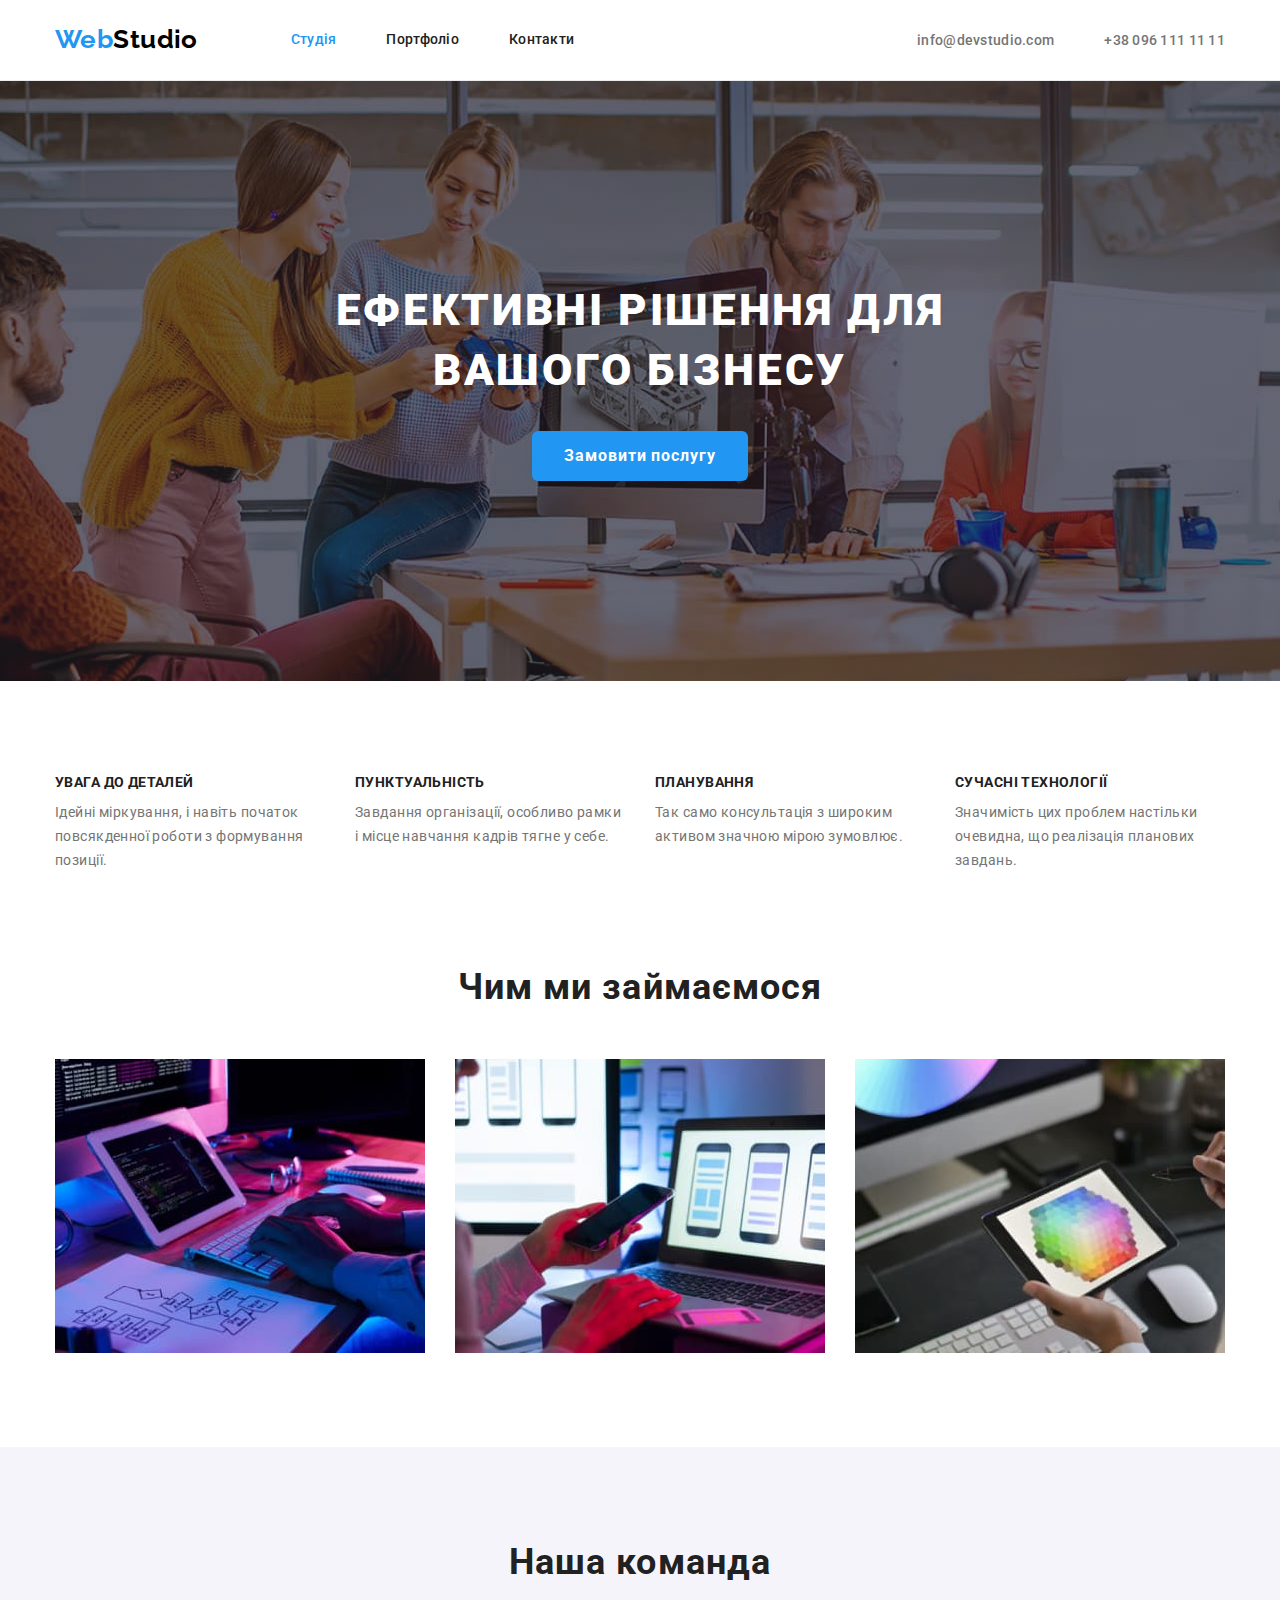
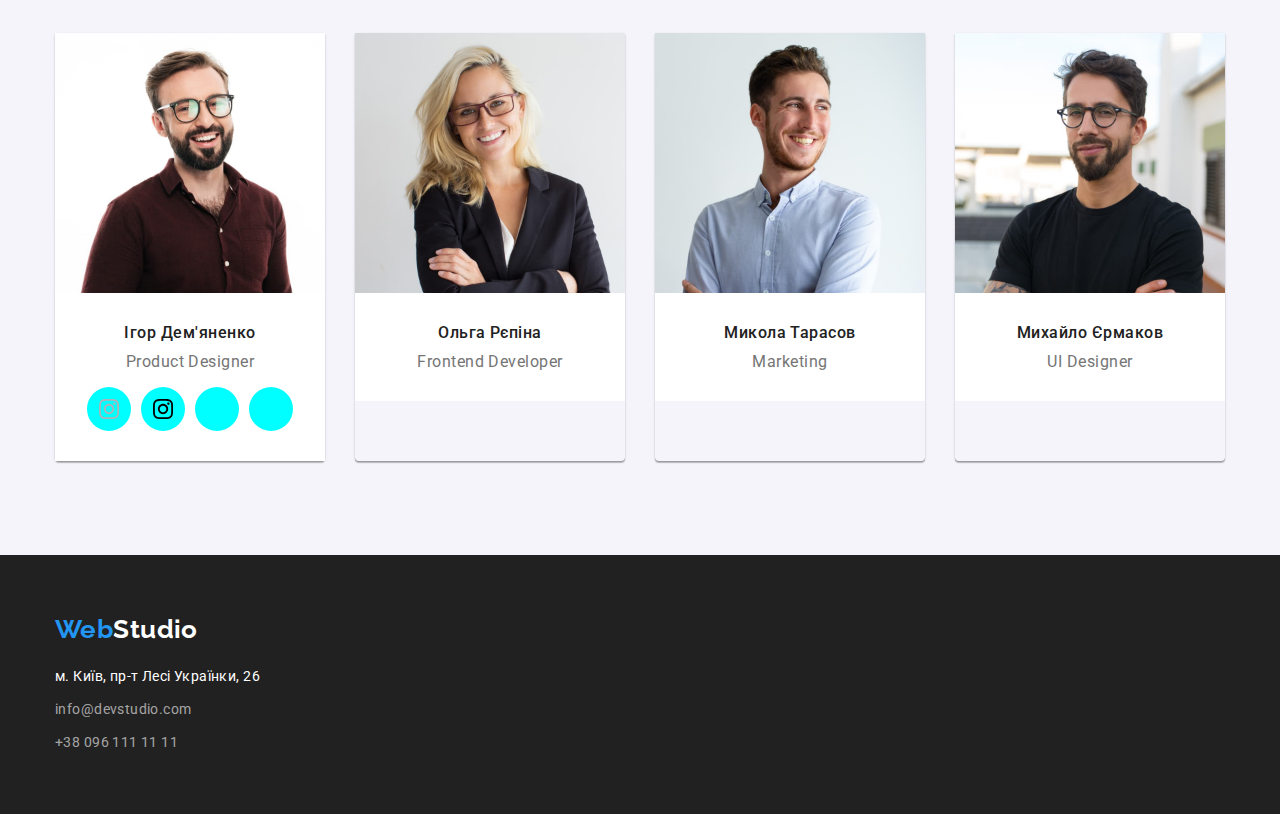
==== index.html @ 8ef197db "06.11.2022" ====
<!DOCTYPE html>
<html lang="uk">
<head>
    <meta charset="UTF-8">
    <meta http-equiv="X-UA-Compatible" content="IE=edge">
    <meta name="viewport" content="width=device-width, initial-scale=1.0">
    <title>WebStudio</title>
    <link href="https://fonts.googleapis.com/css2?family=Raleway:wght@700&family=Roboto:wght@400;500;700;900&display=swap" rel="stylesheet"/>
    <link rel="stylesheet" href="https://cdnjs.cloudflare.com/ajax/libs/modern-normalize/1.1.0/modern-normalize.min.css"/>
    <link rel="stylesheet" href="./css/styles.css"/>
</head>
<body class="page-body">
    <header class="page-header">
        <div class="container">
            <nav class="header-nav">
                <a href="./index.html" class="logo">
                    <span class="logo-first">Web</span>Studio
                </a>
        
                <ul class="site-nav list">
                    <li class="item"> <a href="./index.html" class="link current">Студія</a></li>
                    <li class="item"> <a href="./portfolio.html" class="link">Портфоліо</a></li>
                    <li class="item"> <a href="" class="link">Контакти</a></li>
                </ul>
            </nav>
       
                <ul class="auth-nav list">
                    <li class="item"> <a href="mailto:info@devstudio.com" class="link">info@devstudio.com</a></li>
                    <li class="item"> <a href="tel:+380961111111" class="link">+38 096 111 11 11</a></li>
                </ul>
        </div>
        
    </header>

    <main>
            <section class="section-title section">
                <div class="container">
                    <h1 class="hero">Ефективні рішення для<br> вашого бізнесу</h1>
                    <button type="button" class="button studio">
                    Замовити послугу
                    </button>
                </div>
                
            </section>

      
            <section class="benefits section">
                <div class="container main-benefits">
                     <h2 hidden>Переваги</h2>
                     <ul class="list-benefits">
                        <li class="item">
                            <h3 class="title">УВАГА ДО ДЕТАЛЕЙ</h3>
                            <p class="about">Ідейні міркування, і навіть початок повсякденної роботи з формування позиції.</p>
                        </li>
                        <li class="item">
                            <h3 class="title">ПУНКТУАЛЬНІСТЬ</h3>
                            <p class="about">Завдання організації, особливо рамки і місце навчання кадрів тягне у себе.</p>
                        </li>
                        <li class="item">
                            <h3 class="title">ПЛАНУВАННЯ</h3>
                            <p class="about">Так само консультація з широким активом значною мірою зумовлює.</p>
                        </li>
                        <li class="item">
                            <h3 class="title">СУЧАСНІ ТЕХНОЛОГІЇ</h3>
                            <p class="about">Значимість цих проблем настільки очевидна, що реалізація планових завдань.</p>
                        </li>
                    </ul>
                </div> 
            </section>
          
        
       
            <section class="work section">
                <div class="container">
                    <h2 class="primary-title">Чим ми займаємося</h2>
                    <ul class="images">
                        <li class="item">
                            <img src="./images/box1.jpg" alt="Жіночі_руки_на_клавіатурі_працюють_на_ПК" width="370">
                        </li>
                        <li class="item">
                            <img src="./images/box2.jpg" alt="Жіночі_руки_з_мобільним_телефоном_та_ноутбуком" width="370">
                        </li>
                        <li class="item">
                            <img src="./images/box3.jpg" alt="Жіночі_руки_з_планшетом" width="370">
                        </li>
                    </ul>    
                </div>
            </section>
       
        
       
            <section class="command section">
                <div class="container">
                <h2 class="primary-title">Наша команда</h2>
                <ul class="list-job">
                    <li class="item"> 
                        <img src="./images/img.jpg" alt="foto_Ігор_Дем'яненко" width="270">
                        <div class="our-team">
                            <h3 class="name">Ігор Дем'яненко</h3> 
                            <p class="job-title">Product Designer</p>
                            <ul class="social-icons list">
                                <li class="social-item">
                                    <a href="" class="social-link link">
                                        <svg class="social-icon" width="20" height="20">
                                            <use href="./images/instagram.svg"></use>
                                        </svg>   
                                    </a>
                                </li>
                                <li class="social-item">
                                    <a href="" class="social-link link">
                                        <svg class="social-icon" width="20" height="20">
                                            <use href="./images/iconss.svg#icon-instagram"></use>
                                        </svg>   
                                    </a>
                                </li>
                                <li class="social-item"><a href="" class="social-link link"></a></li>
                                <li class="social-item"><a href="" class="social-link link"></a></li>
                            </ul>
                        </div>    
                    </li>

                    <li class="item"> 
                        <img src="./images/img(1).jpg" alt="foto_Ольга_Рєпіна" width="270">
                        <div class="our-team">
                            <h3 class="name">Ольга Рєпіна</h3>
                            <p class="job-title">Frontend Developer</p>
                        </div>
                    </li>

                    <li class="item"> 
                        <img src="./images/img(2).jpg" alt="foto_Микола_Тарасов" width="270">
                        <div class="our-team">
                            <h3 class="name">Микола Тарасов</h3>
                            <p class="job-title">Marketing</p>
                        </div>
                    </li>

                    <li class="item">
                        <img src="./images/img(3).jpg" alt="foto Михайло Єрмаков" width="270">
                        <div class="our-team">
                            <h3 class="name">Михайло Єрмаков</h3>
                            <p class="job-title">UI Designer</p>
                        </div>
                    </li>
                </ul>
                </div>
            </section>
        
            
        
    
      
    </main>

    <footer class="page-footer">
        <div class="container box-footer">
            <div>
                <a href="./index.html" class="logo footer">
                    <span class="logo-first">Web</span>Studio
                </a>   
            </div>
           
            <address>
                <div>
                    <ul class="basement">
                        <li class="item"><a href="#" class="adress">м. Київ, пр-т Лесі Українки, 26</a></li>
                        <li class="item"><a href="mailto:info@devstudio.com" class="contacts mail">info@devstudio.com</a></li>
                        <li><a href="tel:+380961111111" class="contacts">+38 096 111 11 11</a></li>
                    </ul>  
                </div> 
            </address>
        </div>
       
    </footer>
</body>
</html>
---- css/styles.css ----
:root {
    --primary-text-color:#212121;
    --title-text-color:#757575;
    --accent-color:#2196F3;
    --primary-white-color:#Ffffff;
    --background-color:#F5F4FA;
    --border-color:#EEEEEE;
}

body {
    background-color: var(--primary-white-color);
    color:var(--primary-text-color);
    font-family:'Roboto', sans-serif;
    font-size: 14px;
    letter-spacing: 0.03em;
}

.container {
    margin-left: auto;
    margin-right: auto;
    width: 1200px;
    padding-left: 15px;
    padding-right: 15px;
} 

ul,
h1,
h2,
h3,
p {
    margin: 0;
    padding: 0;
}

ul {
    list-style: none;
    
}



/* Header */


.page-header {
    border-bottom: 1px solid #ECECEC;
}

.header-nav {
    display: flex;
    align-items: center;
}

.page-header .container {
    display: flex;
    align-items: center;
}


.site-nav {
    display: flex;
    align-items: center;
    margin-left: 93px;
}


.site-nav .item+ .item {
    margin-left: 50px;
}



.auth-nav {
    display: flex;
    align-items: center;
    margin-left: auto;
}

.auth-nav .item+ .item {
    margin-left: 50px;
}

/* Logo */
.logo {
    color:#000000;
    font-family: 'Raleway', cursive;
    font-weight: 700;
    font-size: 26px;
    text-decoration: none;
}
.header-nav .logo {
    display: block;
    padding-top: 24px;
    padding-bottom: 25px;
}

.logo-first {
    color: var(--accent-color);
}


/* Site nav */
.site-nav .link {
    display: block;
    padding-top: 32px;
    padding-bottom: 32px;

    color:var(--primary-text-color);

    font-weight: 500;
    font-size: 14px;
    line-height: 1.14;
    letter-spacing: 0.02em;
    text-decoration: none;
}
.site-nav .link:hover,
.site-nav .link:focus {
    color: var(--accent-color);
}
.site-nav .link.current {
    color: var(--accent-color);
}

/* Auth-nav */
.auth-nav .link {
    color: var(--title-text-color);
    font-weight: 500;
    font-size: 14px;
    line-height: 1.14;
    letter-spacing: 0.02em;
    text-decoration: none;
}

.auth-nav .link:hover,
.auth-nav .link:focus {
    color: var(--accent-color);

}

/* Title */
.section-title .hero {
    margin-top: 0;
    margin-bottom: 30px;
  

    color: var(--primary-white-color);
    font-weight: 900;
    font-size: 44px;
    line-height: 1.36;
    text-align: center;
    letter-spacing: 0.06em;
    text-transform: uppercase;
}

.section-title.section {
    padding-top: 200px;
    padding-bottom: 200px;
 
    background-color: var(--primary-text-color);
    text-align: center;



    background-image:
    linear-gradient(
        rgba(47, 48, 58, 0.4),
        rgba(47, 48, 58, 0.4)),
    url(../images/hero\ bg.jpg); 
    
    /* background-repeat: no-repeat; */
    background-position: center;
    background-size: cover;
    
}





/* Переваги */
.benefits.section {
    padding-top: 94px;
    padding-bottom: 94px;
}

.list-benefits {
    display: flex;
    align-items: flex-start;
    gap: 30px;  
}

.list-benefits .item {
    flex-basis: calc((100% - 90px) / 4);
}

.list-benefits .title {
    margin-top: 0;
    margin-bottom: 10px;

    font-size: 14px;
    line-height: 1.14;
    letter-spacing: 0.03em;
    text-transform: uppercase;
}

.list-benefits .about {
    color: var(--title-text-color);
    font-size: 14px;
    line-height: 1.71;
    letter-spacing: 0.03em;
}




/* Чим ми займаємося */
.work.section {
    padding-bottom: 94px;
    padding-top: 0;
}

.work .primary-title {
    font-size: 36px;
    line-height: 1.17;
    text-align: center;
    letter-spacing: 0.03em;
    margin-bottom: 50px;
}


.images {
    display: flex;
    justify-content: space-between;
}

/* Наша команда */
.command-container {
    display: flex;
    justify-content: center;
    background-color: var(--background-color);
}

.command {
    padding-top: 94px;
    padding-bottom: 94px;
}


.list-job {
    display: flex;
    justify-content: space-between;
}

.command .primary-title {
    font-size: 36px;
    line-height: 1.17;
    text-align: center;
    letter-spacing: 0.03em;
    margin-bottom: 50px;
    
}

.command .name  {
    font-weight: 500;
    font-size: 16px;
    line-height: 1.19;
    text-align: center;
    letter-spacing: 0.03em;
    margin-bottom: 10px;
   }

.command .job-title {
    color: var(--title-text-color);
    font-size: 16px;
    line-height: 1.19;
    text-align: center;
    letter-spacing: 0.03em;
}


.command {
    background-color: var(--background-color);
}

.list-job .item {
    box-shadow: 0px 1px 3px rgba(0, 0, 0, 0.12), 0px 1px 1px rgba(0, 0, 0, 0.14), 0px 2px 1px rgba(0, 0, 0, 0.2);
    border-radius: 0px 0px 4px 4px;
} 

.our-team {
    padding: 30px 0;
    /* border-bottom-right-radius: 6px;
    border-bottom-left-radius: 6px; */
    background-color: var(--primary-white-color);
}

.list-job .social-icons {
    display: flex;
    justify-content: center;
    margin-top: 16px;
}



.list-job .social-item {
    width: 44px;
    height: 44px;
    border-radius: 50%;
    background-color: aqua;
    margin-right: 10px;
}

.list-job .social-item:last-child {
    margin-right: 0;
}

.list-job .social-link {
    width: 100%;
    height: 100%;
    display: flex;
    align-items: center;
    justify-content: center;
}






/* Button */
.button {
    min-width: 216px;
    border-radius: 6px;
    cursor: pointer;
    color: var(--primary-white-color);
    background-color: var(--accent-color);
    font-family: inherit;
    font-weight: 700;
    font-size: 16px;
    line-height: 1.88;
    letter-spacing: 0.06em;
}

.button.studio {
    padding:10px 32px;
    border: none;
}


.page-filter .item:not(:last-child) {
    margin-right: 8px;
}

.filter.portfolio {
    padding: 6px 25px;
}


.filter.portfolio-one {
    padding: 6px 22px;
}

.filter {
    cursor: pointer;
    border: none;
    border-radius: 6px;
    font-family: inherit;
    font-weight: 500;
    font-size: 16px;
    line-height: 1.63;
    letter-spacing: 0.03em;
}
.filter:hover,
.filter:focus {
    color: var(--primary-white-color);
    background-color: var(--accent-color);
}



.section .link {
    color: var(--primary-text-color);
    text-decoration: none;
}

.section .choice {
    font-weight: 700;
    font-size: 18px;
    line-height: 2;
    letter-spacing: 0.06em;
    
}

.section .view {
    color: var(--title-text-color);
    font-size: 16px;
    line-height: 1.88;
    letter-spacing: 0.03em;
    
}

/* Footer */
footer {
    background-color: var(--primary-text-color);
}

.logo.footer {
    display: block;
    margin-bottom: 20px;

    color: var(--primary-white-color);
}


address {
    font-style: normal;
}

.basement .item {
    margin-bottom: 9px;
}

.adress {
    color: var(--primary-white-color);
    font-size: 14px;
    line-height: 1.71;
    letter-spacing: 0.03em;
    text-decoration: none;
}

.contacts.mail {
    margin-bottom: 9px;
}

.basement .adress:hover{
    color: var(--accent-color);
}

.basement .adress:focus {
    color: var(--accent-color);
}

.basement .contacts:hover {
    color: var(--accent-color);
}
.basement .contacts:focus {
    color: var(--accent-color);
}


.contacts {
    color: rgba(255, 255, 255, 0.6);
    font-size: 14px;
    line-height: 1.71;
    letter-spacing: 0.03em;
    text-decoration: none;
}

.page-footer {
    padding-top: 60px;
    padding-bottom: 60px;
}

.box-footer {
    display: flex;
    flex-direction: column;
    
}

.container .logo .footer {
    margin-bottom: 20px;
}

/* Portfolio */

.section {
    padding-top: 94px;
    padding-bottom: 94px;
}

.page-filter {
    display: flex;
    justify-content: center;
    margin-bottom: 50px;
}


 

.page-link {
    display: flex;
    flex-wrap: wrap;
    gap: 30px;
}

.page-link  {
    flex-basis: calc((100% - 60px) / 3);
      
} 


.under-photo {
    padding: 20px 24px;
    border-bottom: 1px solid var(--border-color);
    border-left: 1px solid var(--border-color);
    border-right: 1px solid var(--border-color);
}

img {
    display: block;
}
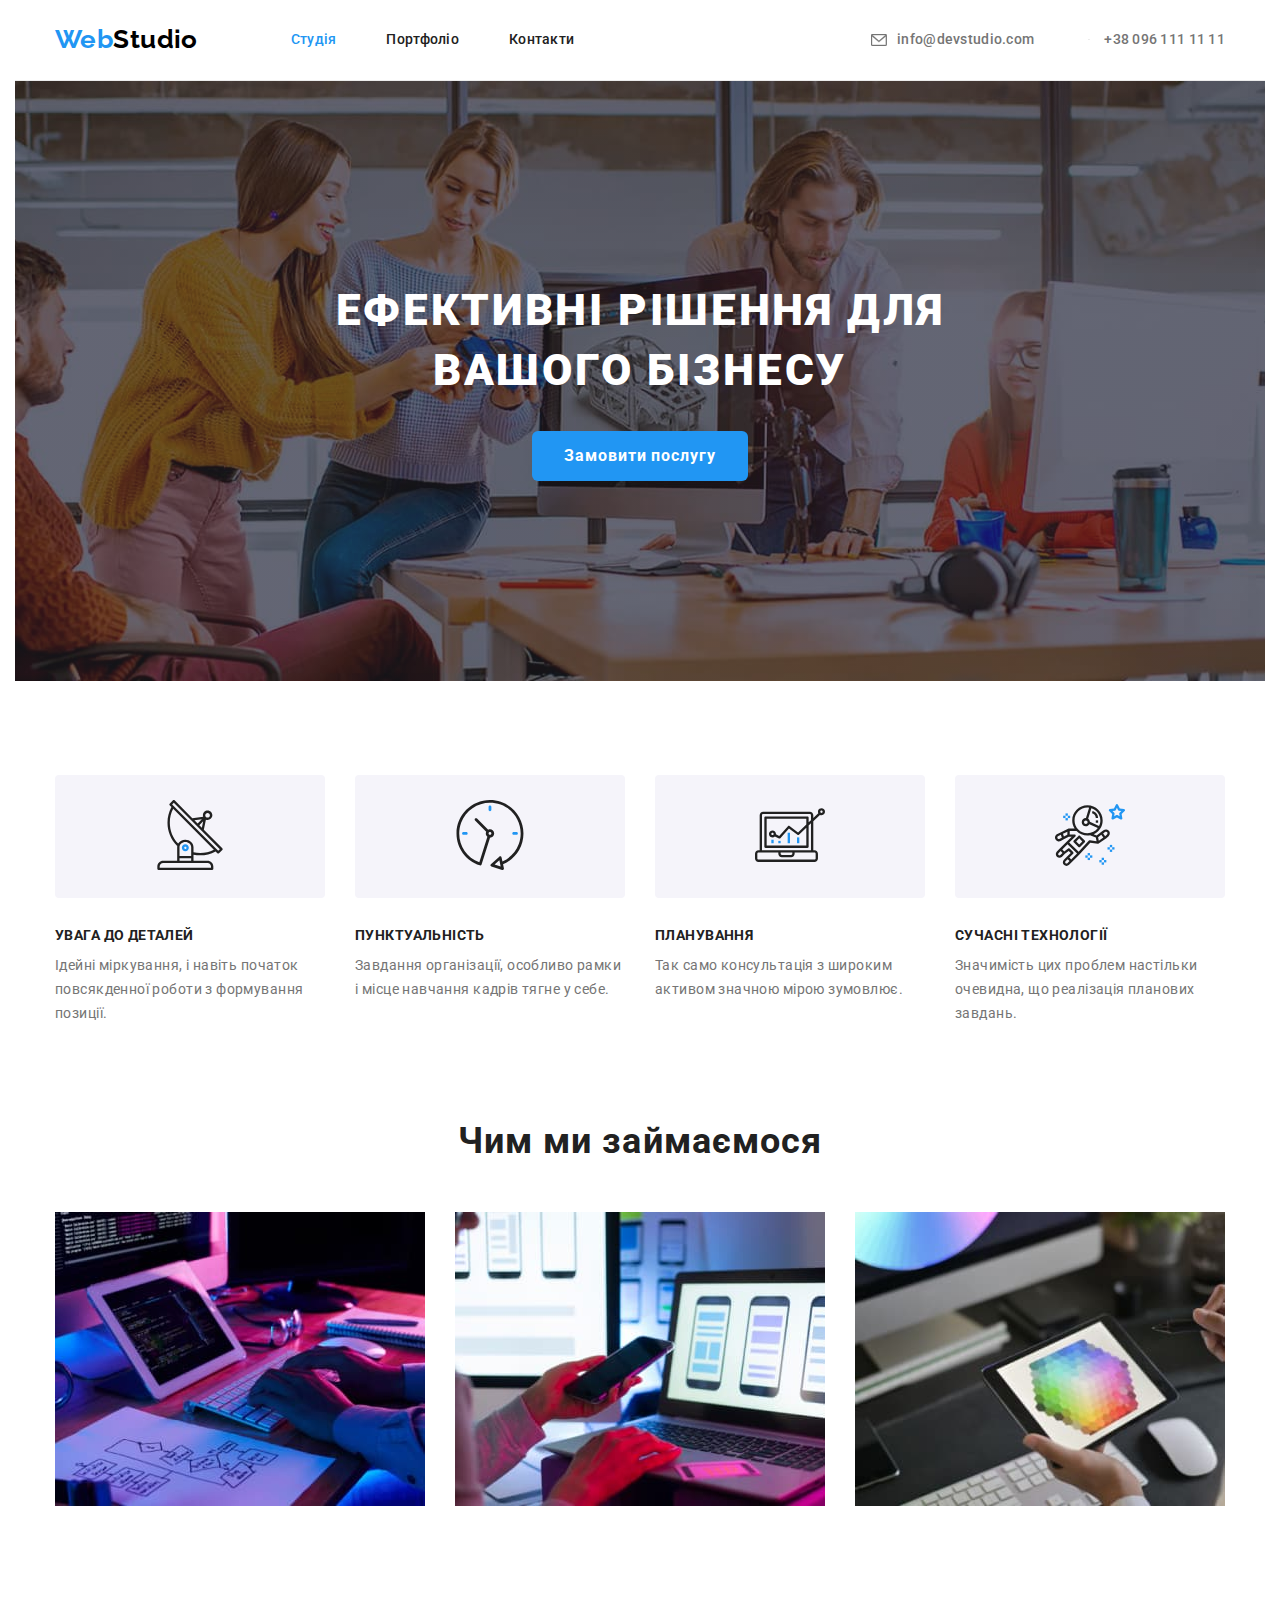
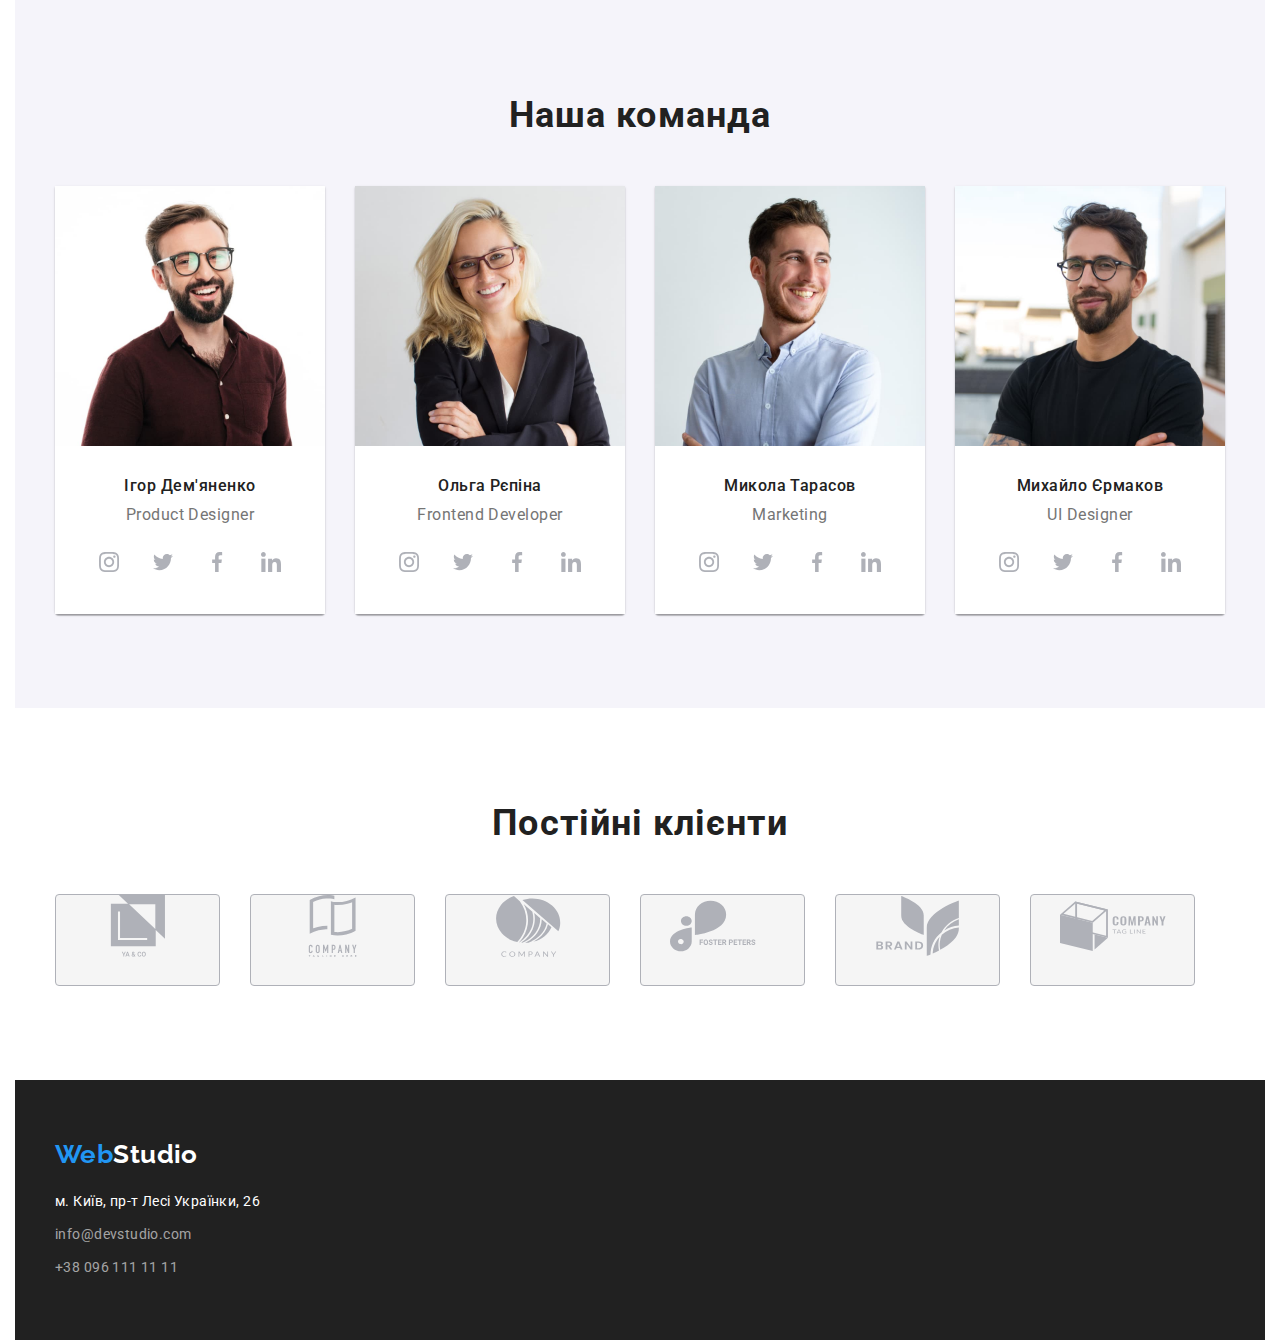
==== commit d4d66c38: "08.11.2022" ====
--- a/index.html
+++ b/index.html
@@ -25,8 +25,22 @@
             </nav>
        
                 <ul class="auth-nav list">
-                    <li class="item"> <a href="mailto:info@devstudio.com" class="link">info@devstudio.com</a></li>
-                    <li class="item"> <a href="tel:+380961111111" class="link">+38 096 111 11 11</a></li>
+                    <li class="item"> 
+                        <a href="mailto:info@devstudio.com" class="link">
+                            <svg class="email-icon icon" width="16" height="12">
+                                <use href="./images/icons.svg#icon-email"></use>
+                            </svg>
+                            <span>info@devstudio.com</span>
+                        </a>
+                    </li>
+                    <li class="item"> 
+                        <a href="tel:+380961111111" class="link">
+                            <svg class="email-icon icon" width="10" height="1">
+                                <use href="./images/icons.svg#icon-smartphone"></use>
+                            </svg>
+                            <span>+38 096 111 11 11</span>
+                        </a>
+                    </li>
                 </ul>
         </div>
         
@@ -49,18 +63,38 @@
                      <h2 hidden>Переваги</h2>
                      <ul class="list-benefits">
                         <li class="item">
+                            <button class="button-icons">
+                                <svg class="icon-benefits" width="70" height="70">
+                                    <use href="./images/icons.svg#icon-antenna"></use>
+                               </svg>
+                            </button>
                             <h3 class="title">УВАГА ДО ДЕТАЛЕЙ</h3>
                             <p class="about">Ідейні міркування, і навіть початок повсякденної роботи з формування позиції.</p>
                         </li>
                         <li class="item">
+                            <button class="button-icons">
+                                <svg class="icon-benefits" width="70" height="70">
+                                    <use href="./images/icons.svg#icon-clock"></use>
+                               </svg>
+                            </button>
                             <h3 class="title">ПУНКТУАЛЬНІСТЬ</h3>
                             <p class="about">Завдання організації, особливо рамки і місце навчання кадрів тягне у себе.</p>
                         </li>
                         <li class="item">
+                            <button class="button-icons">
+                                <svg class="icon-benefits" width="70" height="70">
+                                    <use href="./images/icons.svg#icon-diagram"></use>
+                               </svg>
+                            </button>
                             <h3 class="title">ПЛАНУВАННЯ</h3>
                             <p class="about">Так само консультація з широким активом значною мірою зумовлює.</p>
                         </li>
                         <li class="item">
+                            <button class="button-icons">
+                                <svg class="icon-benefits" width="70" height="70">
+                                    <use href="./images/icons.svg#icon-astronaut"></use>
+                               </svg>
+                            </button>
                             <h3 class="title">СУЧАСНІ ТЕХНОЛОГІЇ</h3>
                             <p class="about">Значимість цих проблем настільки очевидна, що реалізація планових завдань.</p>
                         </li>
@@ -102,19 +136,30 @@
                                 <li class="social-item">
                                     <a href="" class="social-link link">
                                         <svg class="social-icon" width="20" height="20">
-                                            <use href="./images/instagram.svg"></use>
-                                        </svg>   
-                                    </a>
-                                </li>
-                                <li class="social-item">
-                                    <a href="" class="social-link link">
-                                        <svg class="social-icon" width="20" height="20">
-                                            <use href="./images/iconss.svg#icon-instagram"></use>
-                                        </svg>   
-                                    </a>
-                                </li>
-                                <li class="social-item"><a href="" class="social-link link"></a></li>
-                                <li class="social-item"><a href="" class="social-link link"></a></li>
+                                            <use href="./images/icons.svg#icon-instagram"></use>
+                                        </svg>   
+                                    </a>
+                                </li>
+                                <li class="social-item">
+                                    <a href="" class="social-link link">
+                                        <svg class="social-icon" width="20" height="20">
+                                            <use href="./images/icons.svg#icon-twitter"></use>
+                                        </svg>   
+                                    </a>
+                                </li>
+                                <li class="social-item">
+                                    <a href="" class="social-link link">
+                                        <svg class="social-icon" width="20" height="20">
+                                            <use href="./images/icons.svg#icon-facebook"></use>
+                                        </svg>   
+                                    </a></li>
+                                <li class="social-item">
+                                    <a href="" class="social-link link">
+                                        <svg class="social-icon" width="20" height="20">
+                                            <use href="./images/icons.svg#icon-linkedin"></use>
+                                        </svg>  
+                                    </a>
+                                </li>
                             </ul>
                         </div>    
                     </li>
@@ -124,6 +169,36 @@
                         <div class="our-team">
                             <h3 class="name">Ольга Рєпіна</h3>
                             <p class="job-title">Frontend Developer</p>
+                            <ul class="social-icons list">
+                                <li class="social-item">
+                                    <a href="" class="social-link link">
+                                        <svg class="social-icon" width="20" height="20">
+                                            <use href="./images/icons.svg#icon-instagram"></use>
+                                        </svg>   
+                                    </a>
+                                </li>
+                                <li class="social-item">
+                                    <a href="" class="social-link link">
+                                        <svg class="social-icon" width="20" height="20">
+                                            <use href="./images/icons.svg#icon-twitter"></use>
+                                        </svg>   
+                                    </a>
+                                </li>
+                                <li class="social-item">
+                                    <a href="" class="social-link link">
+                                        <svg class="social-icon" width="20" height="20">
+                                            <use href="./images/icons.svg#icon-facebook"></use>
+                                        </svg>   
+                                    </a></li>
+                                <li class="social-item">
+                                    <a href="" class="social-link link">
+                                        <svg class="social-icon" width="20" height="20">
+                                            <use href="./images/icons.svg#icon-linkedin"></use>
+                                        </svg>  
+                                    </a>
+                                </li>
+                            </ul>
+
                         </div>
                     </li>
 
@@ -132,6 +207,36 @@
                         <div class="our-team">
                             <h3 class="name">Микола Тарасов</h3>
                             <p class="job-title">Marketing</p>
+                            <ul class="social-icons list">
+                                <li class="social-item">
+                                    <a href="" class="social-link link">
+                                        <svg class="social-icon" width="20" height="20">
+                                            <use href="./images/icons.svg#icon-instagram"></use>
+                                        </svg>   
+                                    </a>
+                                </li>
+                                <li class="social-item">
+                                    <a href="" class="social-link link">
+                                        <svg class="social-icon" width="20" height="20">
+                                            <use href="./images/icons.svg#icon-twitter"></use>
+                                        </svg>   
+                                    </a>
+                                </li>
+                                <li class="social-item">
+                                    <a href="" class="social-link link">
+                                        <svg class="social-icon" width="20" height="20">
+                                            <use href="./images/icons.svg#icon-facebook"></use>
+                                        </svg>   
+                                    </a></li>
+                                <li class="social-item">
+                                    <a href="" class="social-link link">
+                                        <svg class="social-icon" width="20" height="20">
+                                            <use href="./images/icons.svg#icon-linkedin"></use>
+                                        </svg>  
+                                    </a>
+                                </li>
+                            </ul>
+
                         </div>
                     </li>
 
@@ -140,9 +245,84 @@
                         <div class="our-team">
                             <h3 class="name">Михайло Єрмаков</h3>
                             <p class="job-title">UI Designer</p>
+                            <ul class="social-icons list">
+                                <li class="social-item">
+                                    <a href="" class="social-link link">
+                                        <svg class="social-icon" width="20" height="20">
+                                            <use href="./images/icons.svg#icon-instagram"></use>
+                                        </svg>   
+                                    </a>
+                                </li>
+                                <li class="social-item">
+                                    <a href="" class="social-link link">
+                                        <svg class="social-icon" width="20" height="20">
+                                            <use href="./images/icons.svg#icon-twitter"></use>
+                                        </svg>   
+                                    </a>
+                                </li>
+                                <li class="social-item">
+                                    <a href="" class="social-link link">
+                                        <svg class="social-icon" width="20" height="20">
+                                            <use href="./images/icons.svg#icon-facebook"></use>
+                                        </svg>   
+                                    </a></li>
+                                <li class="social-item">
+                                    <a href="" class="social-link link">
+                                        <svg class="social-icon" width="20" height="20">
+                                            <use href="./images/icons.svg#icon-linkedin"></use>
+                                        </svg>  
+                                    </a>
+                                </li>
+                            </ul>
+
                         </div>
                     </li>
                 </ul>
+                </div>
+            </section>
+
+            <section class="section regular-customer">
+                <div class="container">
+                    <h2 class="primary-title">Постійні клієнти</h2>
+                    <ul class="list-customer">
+                         <li class="item">
+                            <a href="" class="logo-customer">
+                                <svg class="logo-icon" width="106" height="62">
+                                    <use href="./images/icons.svg#icon-ya-end-co"></use>
+                                </svg>
+                            </a>
+                         </li>
+                         <li class="item">
+                            <a href="" class="logo-customer">
+                                <svg class="logo-icon" width="106" height="62">
+                                    <use href="./images/icons.svg#icon-company-th"></use>
+                                </svg>
+                         </li>
+                         <li class="item">
+                            <a href="" class="logo-customer">
+                                <svg class="logo-icon" width="106" height="62">
+                                    <use href="./images/icons.svg#icon-company"></use>
+                                </svg>
+                         </li>
+                         <li class="item">
+                            <a href="" class="logo-customer">
+                                <svg class="logo-icon" width="106" height="62">
+                                    <use href="./images/icons.svg#icon-foster-peters"></use>
+                                </svg>
+                         </li>
+                         <li class="item">
+                            <a href="" class="logo-customer">
+                                <svg class="logo-icon" width="106" height="62">
+                                    <use href="./images/icons.svg#icon-brand"></use>
+                                </svg>
+                         </li>
+                         <li class="item">
+                            <a href="" class="logo-customer">
+                                <svg class="logo-icon" width="106" height="62">
+                                    <use href="./images/icons.svg#icon-company-tl"></use>
+                                </svg>
+                         </li>
+                    </ul>
                 </div>
             </section>
         
@@ -170,6 +350,8 @@
                 </div> 
             </address>
         </div>
+
+        <div class=""></div>
        
     </footer>
 </body>
--- a/css/styles.css
+++ b/css/styles.css
@@ -15,6 +15,11 @@
     font-size: 14px;
     letter-spacing: 0.03em;
 }
+.section {
+    max-width: 1600px;
+    padding-left: 15px;
+    padding-right: 15px;
+}
 
 .container {
     margin-left: auto;
@@ -41,7 +46,11 @@
 
 
 /* Header */
-
+.page-body {
+    max-width: 1600px;
+    padding-left: 15px;
+    padding-right: 15px;
+}
 
 .page-header {
     border-bottom: 1px solid #ECECEC;
@@ -130,7 +139,18 @@
     line-height: 1.14;
     letter-spacing: 0.02em;
     text-decoration: none;
-}
+
+    display: flex;
+    align-items: center;
+}
+
+.auth-nav .link .icon {
+    margin-right: 10px;
+    fill: none;
+    stroke: currentColor;
+}
+
+
 
 .auth-nav .link:hover,
 .auth-nav .link:focus {
@@ -211,6 +231,13 @@
     letter-spacing: 0.03em;
 }
 
+.list-benefits .button-icons {
+    padding: 25px 100px;
+    border: none;
+    border-radius: 4px;
+    background-color: var(--background-color);
+    margin-bottom: 30px; 
+}
 
 
 
@@ -290,8 +317,6 @@
 
 .our-team {
     padding: 30px 0;
-    /* border-bottom-right-radius: 6px;
-    border-bottom-left-radius: 6px; */
     background-color: var(--primary-white-color);
 }
 
@@ -307,7 +332,7 @@
     width: 44px;
     height: 44px;
     border-radius: 50%;
-    background-color: aqua;
+  
     margin-right: 10px;
 }
 
@@ -321,9 +346,60 @@
     display: flex;
     align-items: center;
     justify-content: center;
-}
-
-
+    color:#AFB1B8;
+}
+
+.list-job .social-link:hover, 
+.list-job .social-link:focus {
+    background-color: #2196F3;
+    border-radius: 50%;
+}
+
+.list-job .social-icon {
+    fill: #AFB1B8; 
+}
+
+.list-job .social-link:hover .social-icon,
+.list-job .social-link:focus .social-icon {
+    fill: var(--primary-white-color);
+}
+
+/* Постійні клієнти */
+
+.regular-customer .primary-title {
+    font-size: 36px;
+    line-height: 1.17;
+    text-align: center;
+    letter-spacing: 0.03em;
+    margin-bottom: 50px;
+}
+
+.list-customer  {
+    display: flex;
+    align-items: center;
+    justify-content: center;
+}
+
+.list-customer .item {
+    width: 170px;
+    height: 92px;
+    background-color: #F5F5F5;
+    border: 1px solid #AFB1B8;
+    border-radius: 4px;
+    margin-right: 30px;
+    /* align-items: center;
+    justify-content: center; */
+    }
+
+.list-customer .item:last-child {
+    margin-right: 0;
+}
+
+.list-customer .logo-customer {
+    display: flex;
+    align-items: center;
+    justify-content: center;
+}
 
 
 
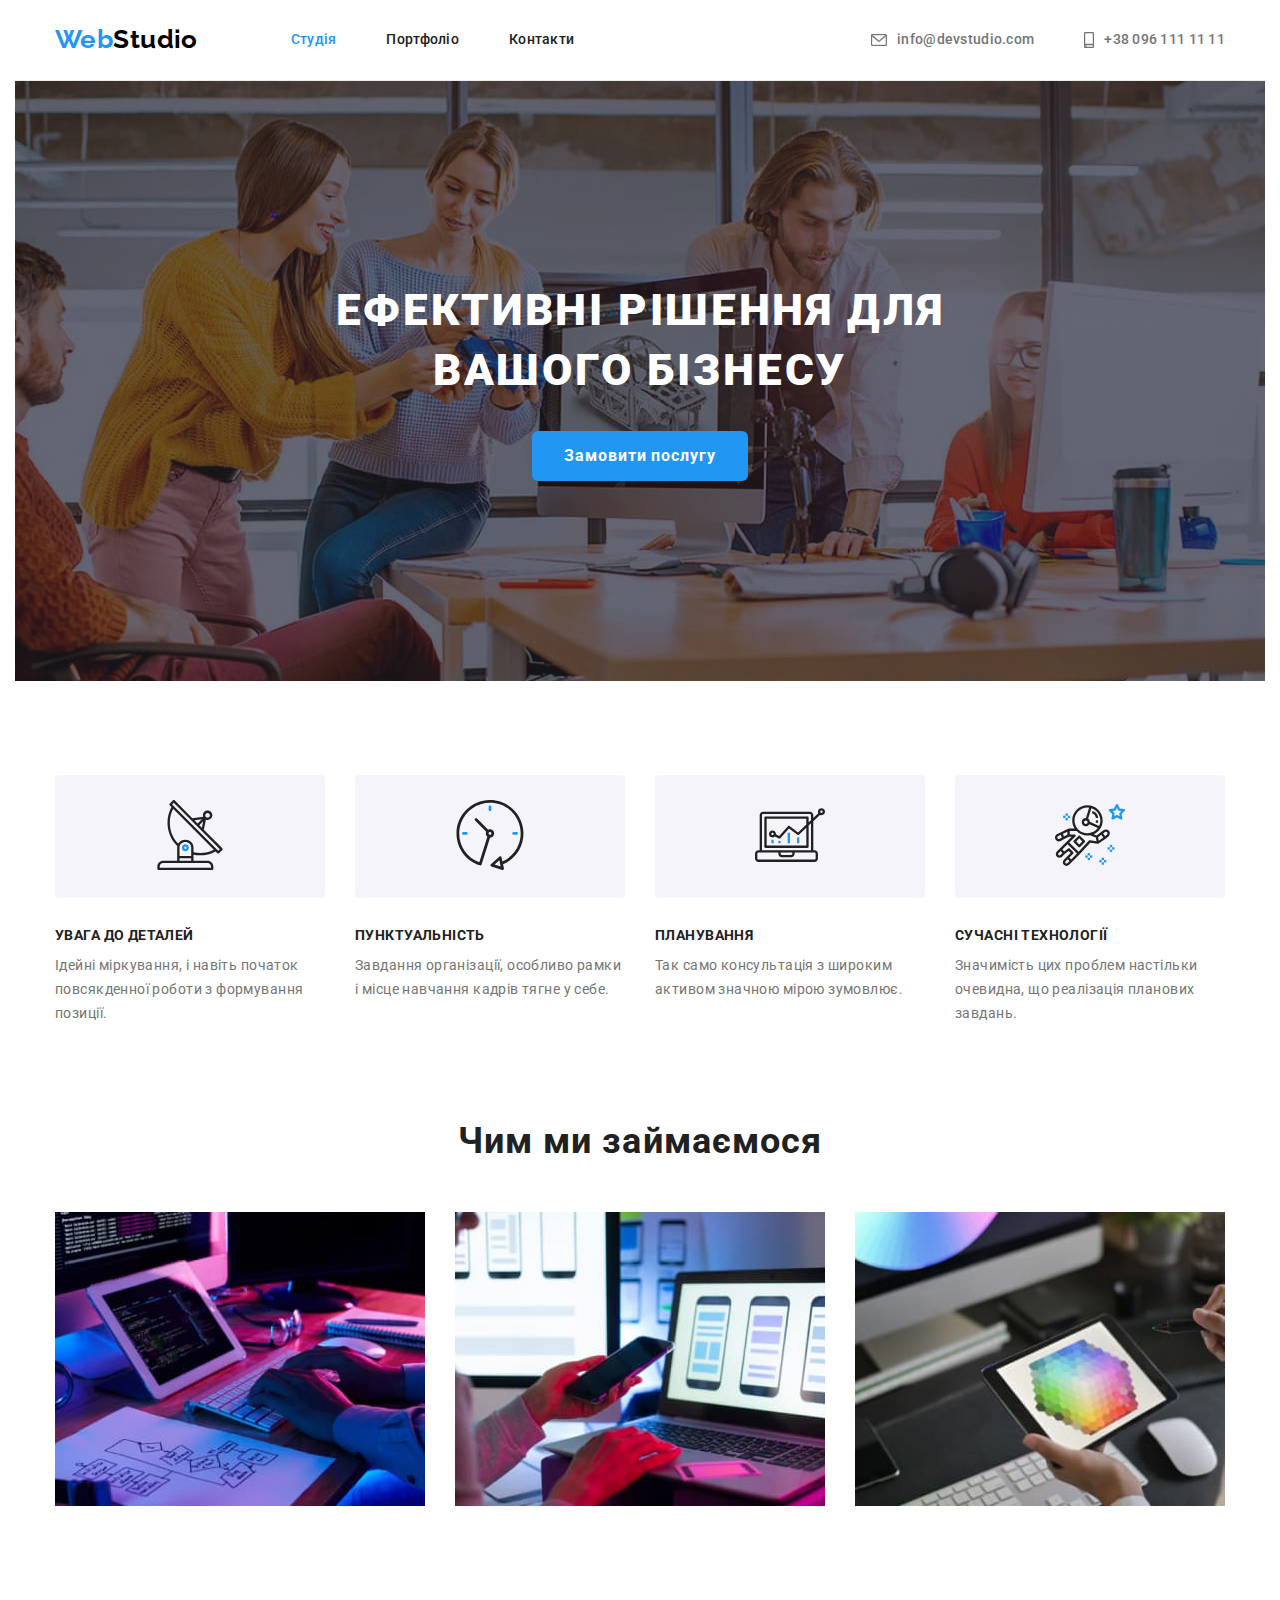
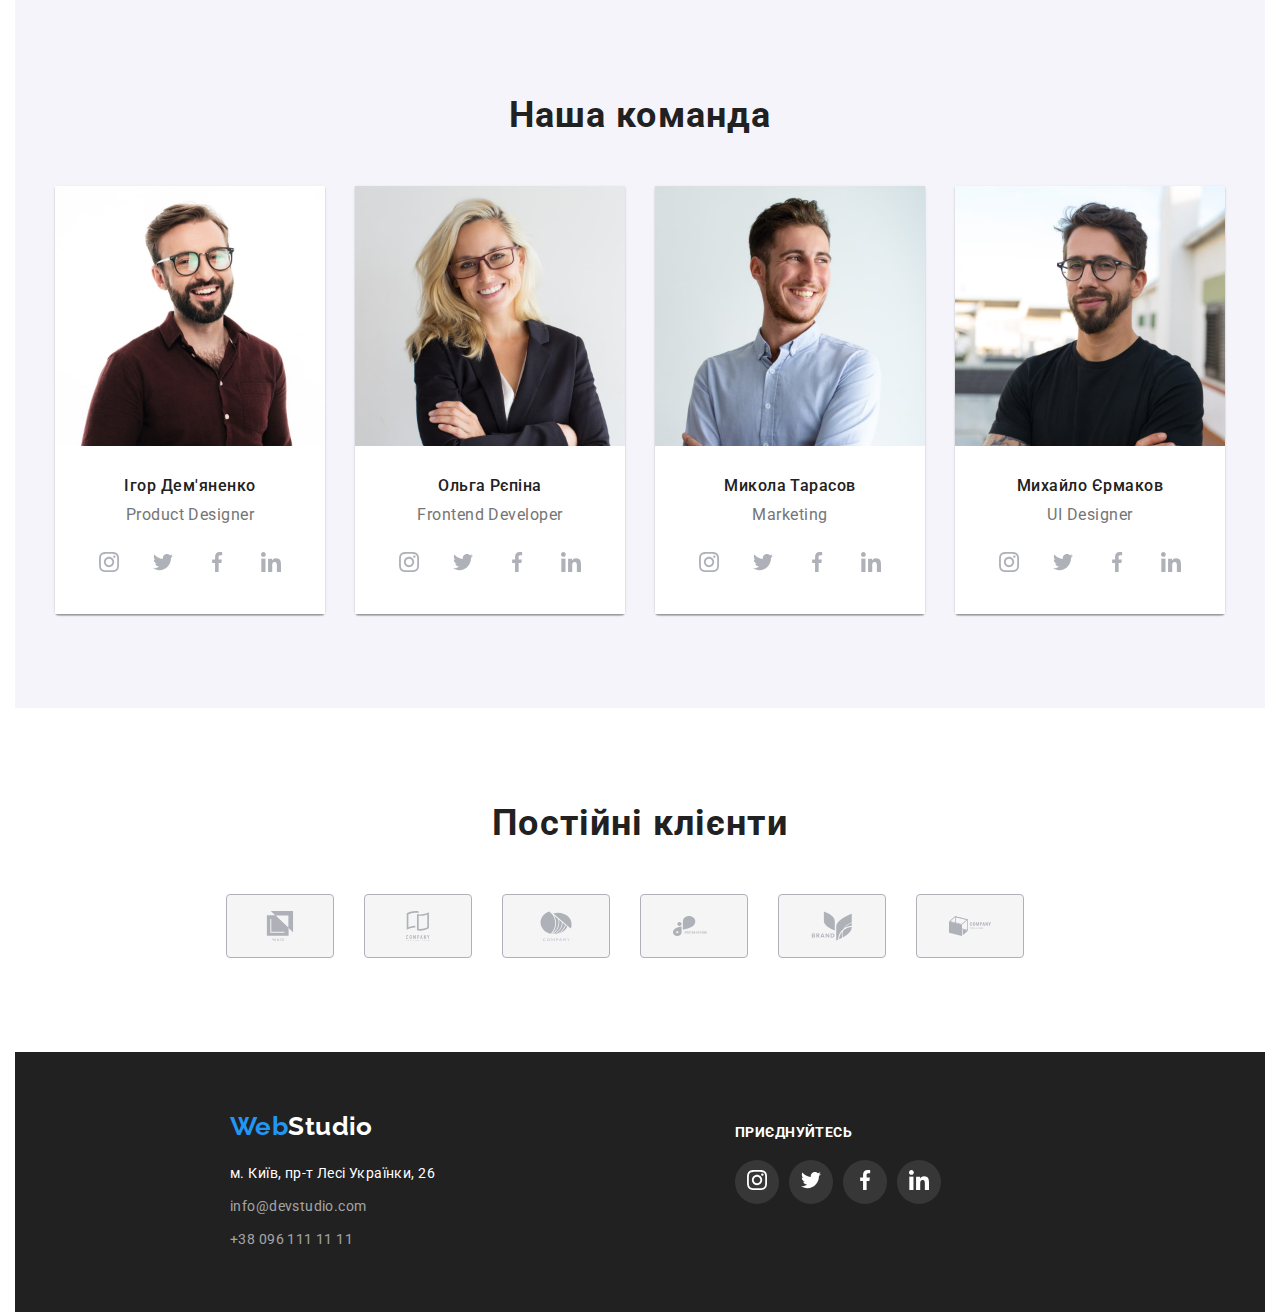
==== commit ca0b182c: "home work 4" ====
--- a/index.html
+++ b/index.html
@@ -35,7 +35,7 @@
                     </li>
                     <li class="item"> 
                         <a href="tel:+380961111111" class="link">
-                            <svg class="email-icon icon" width="10" height="1">
+                            <svg class="email-icon icon" width="10" height="16">
                                 <use href="./images/icons.svg#icon-smartphone"></use>
                             </svg>
                             <span>+38 096 111 11 11</span>
@@ -351,7 +351,39 @@
             </address>
         </div>
 
-        <div class=""></div>
+        <div class="container social-address">
+            <p class="go">приєднуйтесь</p>
+            <ul class="icon-address">
+                <li class="list-address">
+                    <a href="" class="icons-footer">
+                        <svg class="social-footer" width="20" height="20">
+                            <use href="./images/icons.svg#icon-instagram"></use>
+                        </svg>
+                    </a>
+                </li>
+                <li class="list-address">
+                    <a href="" class="icons-footer">
+                        <svg class="social-footer" width="20" height="20">
+                            <use href="./images/icons.svg#icon-twitter"></use>
+                        </svg>
+                    </a>
+                </li>
+                <li class="list-address">
+                    <a href="" class="icons-footer">
+                        <svg class="social-footer" width="20" height="20">
+                            <use href="./images/icons.svg#icon-facebook"></use>
+                        </svg>
+                    </a>
+                </li>
+                <li class="list-address">
+                    <a href="" class="icons-footer">
+                        <svg class="social-footer" width="20" height="20">
+                            <use href="./images/icons.svg#icon-linkedin"></use>
+                        </svg>
+                    </a>
+                </li>
+            </ul>
+        </div>
        
     </footer>
 </body>
--- a/css/styles.css
+++ b/css/styles.css
@@ -6,6 +6,7 @@
     --primary-white-color:#Ffffff;
     --background-color:#F5F4FA;
     --border-color:#EEEEEE;
+    --fill-icons: #AFB1B8;
 }
 
 body {
@@ -16,7 +17,7 @@
     letter-spacing: 0.03em;
 }
 .section {
-    max-width: 1600px;
+    /* max-width: 1600px; */
     padding-left: 15px;
     padding-right: 15px;
 }
@@ -80,15 +81,7 @@
 
 
 
-.auth-nav {
-    display: flex;
-    align-items: center;
-    margin-left: auto;
-}
-
-.auth-nav .item+ .item {
-    margin-left: 50px;
-}
+
 
 /* Logo */
 .logo {
@@ -132,6 +125,17 @@
 }
 
 /* Auth-nav */
+
+.auth-nav {
+    display: flex;
+    align-items: center;
+    margin-left: auto;
+}
+
+.auth-nav .item+ .item {
+    margin-left: 50px;
+}
+
 .auth-nav .link {
     color: var(--title-text-color);
     font-weight: 500;
@@ -149,8 +153,6 @@
     fill: none;
     stroke: currentColor;
 }
-
-
 
 .auth-nav .link:hover,
 .auth-nav .link:focus {
@@ -346,7 +348,7 @@
     display: flex;
     align-items: center;
     justify-content: center;
-    color:#AFB1B8;
+    color:var(--fill-icons);
 }
 
 .list-job .social-link:hover, 
@@ -356,7 +358,7 @@
 }
 
 .list-job .social-icon {
-    fill: #AFB1B8; 
+    fill: var(--fill-icons); 
 }
 
 .list-job .social-link:hover .social-icon,
@@ -381,14 +383,10 @@
 }
 
 .list-customer .item {
-    width: 170px;
-    height: 92px;
     background-color: #F5F5F5;
-    border: 1px solid #AFB1B8;
+    border: 1px solid var(--fill-icons);
     border-radius: 4px;
     margin-right: 30px;
-    /* align-items: center;
-    justify-content: center; */
     }
 
 .list-customer .item:last-child {
@@ -399,6 +397,19 @@
     display: flex;
     align-items: center;
     justify-content: center;
+}
+
+.list-customer .logo-icon {
+    padding: 16px 32px;
+    fill: var(--fill-icons)
+}
+
+.list-customer .item:hover {
+    border: 1px solid var(--accent-color);
+}
+
+.list-customer .item .logo-icon:hover {
+    fill: var(--accent-color);
 }
 
 
@@ -534,18 +545,74 @@
 }
 
 .page-footer {
+    display: flex;
+    justify-content: flex-start;
+    /* padding-top: 60px;
+    padding-bottom: 60px; */
+}
+
+.page-footer .box-footer {
+    display: flex;
+    flex-direction: column;
     padding-top: 60px;
     padding-bottom: 60px;
-}
-
-.box-footer {
-    display: flex;
-    flex-direction: column;
-    
-}
+    padding-left: 215px;
+    padding-right: 0;
+} 
 
 .container .logo .footer {
     margin-bottom: 20px;
+}
+
+.container.social-address {
+    padding-top: 72px;
+    padding-bottom: 100px;
+    padding-left: 0;
+    padding-right: 0;
+    margin-left: 70px;
+}
+
+.social-address .go {
+    color: var(--primary-white-color);
+    font-family: 'Roboto';
+    font-weight: 700;
+    font-size: 14px;
+    line-height: 16px;
+    letter-spacing: 0.03em;
+    text-transform: uppercase;
+
+    margin-bottom: 20px;
+}
+.social-address .icon-address {
+    display: flex;
+    align-items: center;
+}
+
+.icon-address .list-address {
+    display: flex;
+    align-items: center;
+    justify-content: center;
+
+    width: 44px;
+    height: 44px;
+    border-radius: 50%;
+    background-color: rgba(255, 255, 255, 0.1);
+
+    margin-right: 10px;
+}
+
+.icon-address .list-address:hover,
+.icon-address .list-address:focus {
+    background-color: var(--accent-color);
+}
+
+
+.icon-address .list-address:last-child {
+    margin-right: 0;
+}
+
+.list-address .social-footer {
+    fill:var(--primary-white-color);
 }
 
 /* Portfolio */
@@ -585,4 +652,9 @@
 
 img {
     display: block;
-}+}
+
+.page-link .item:hover,
+.page-link .item:focus {
+   box-shadow: 0 4px 4px 0 rgba(0, 0, 0, 0.25); 
+} 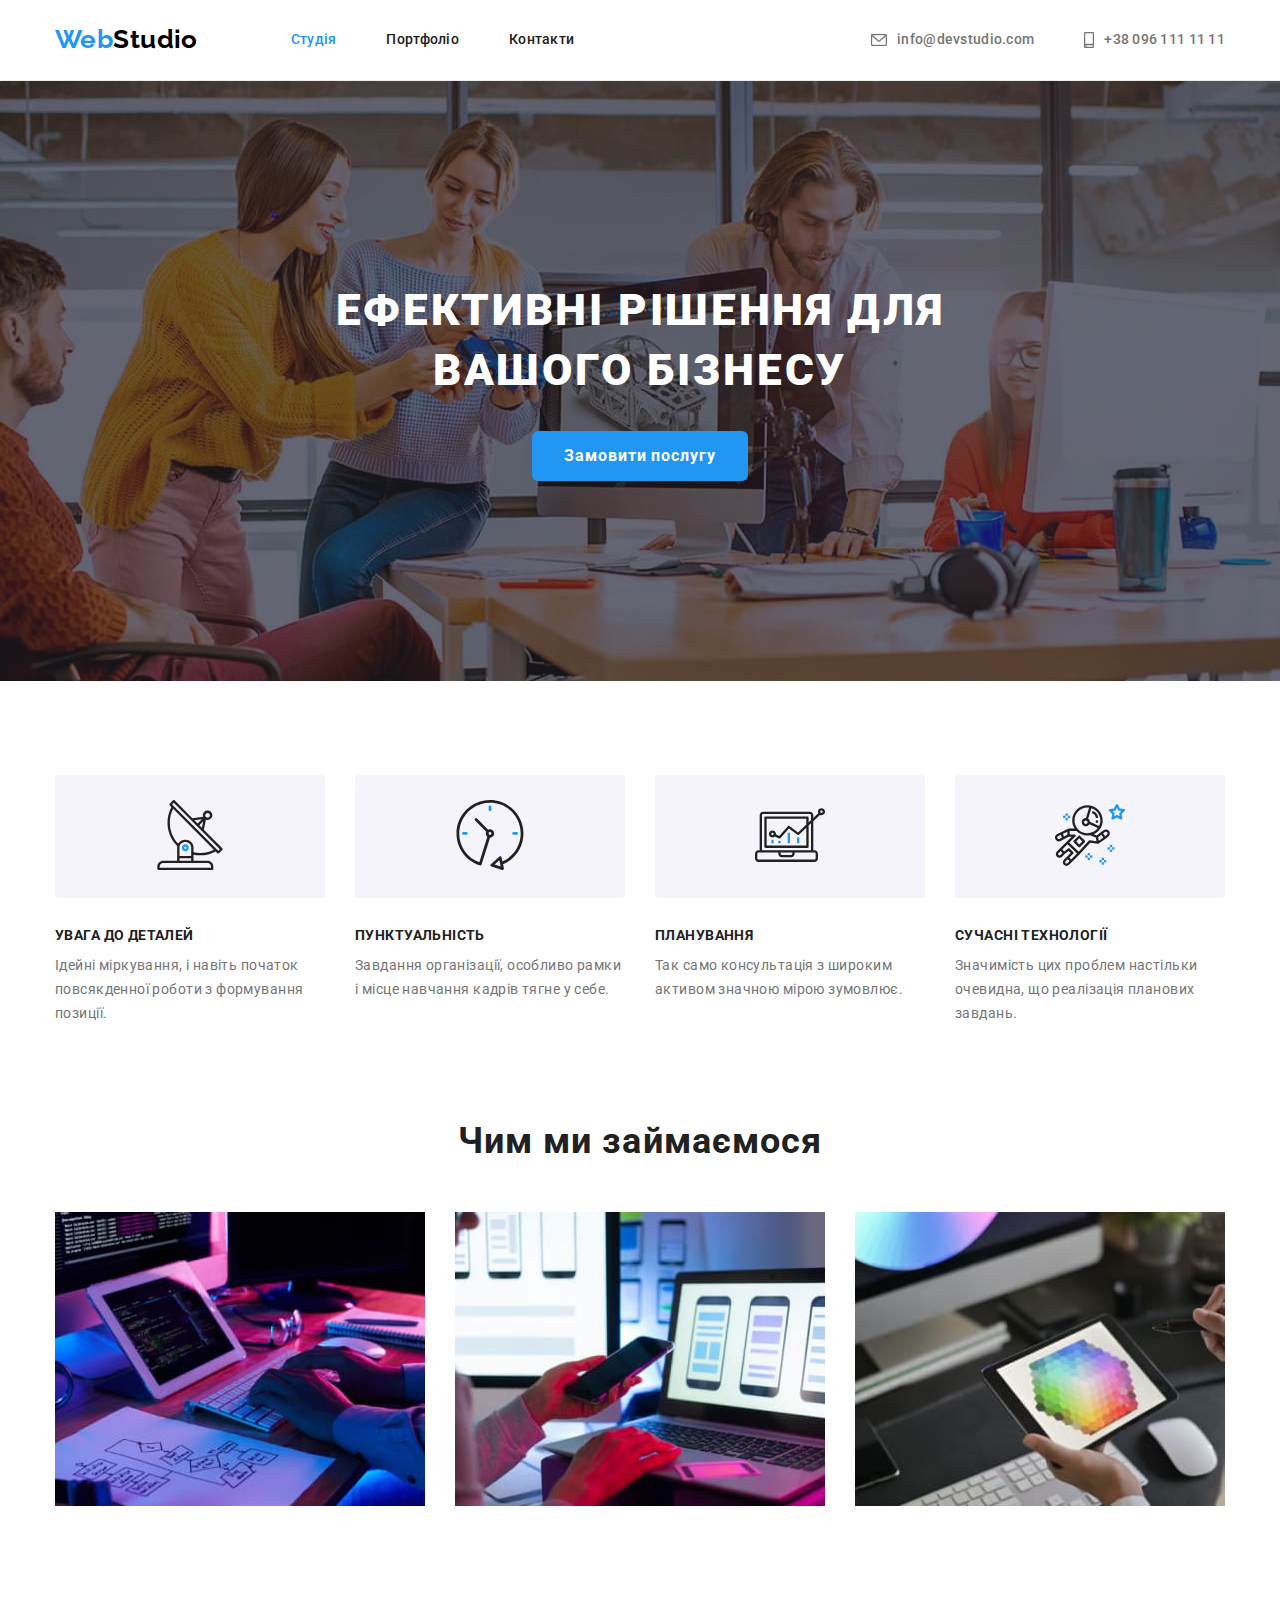
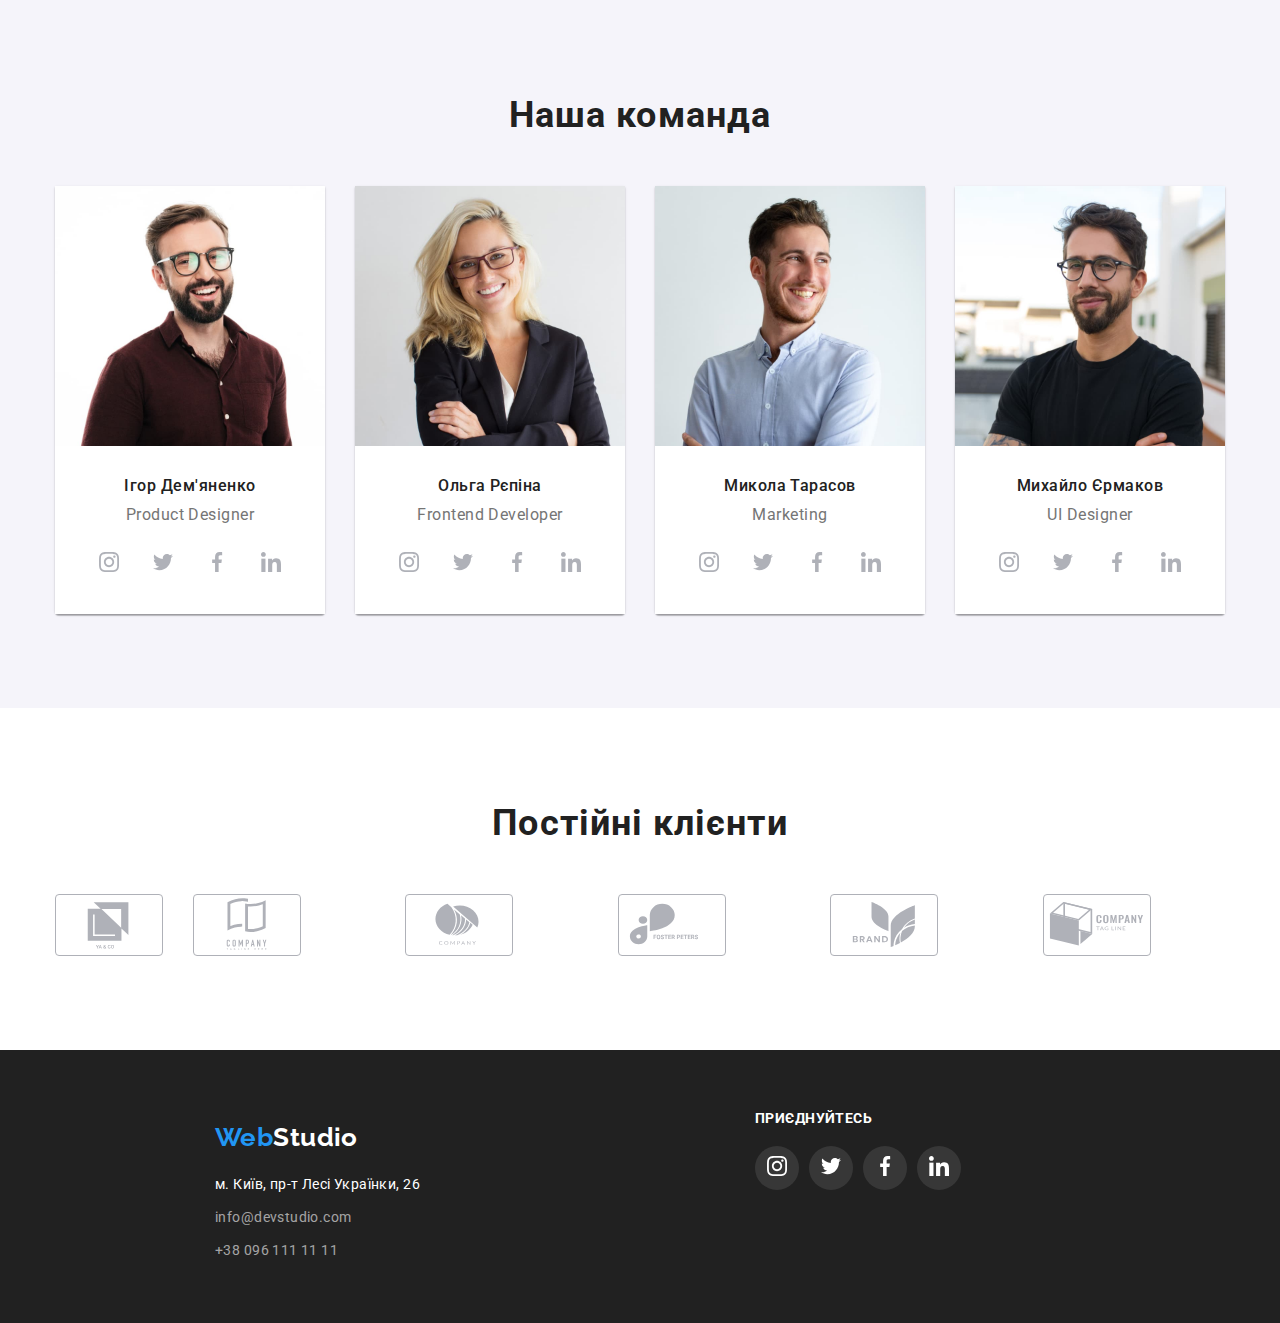
==== commit 8a152ec1: "home work 4_09.11.2022" ====
--- a/index.html
+++ b/index.html
@@ -63,38 +63,38 @@
                      <h2 hidden>Переваги</h2>
                      <ul class="list-benefits">
                         <li class="item">
-                            <button class="button-icons">
+                            <div class="list-icons">
                                 <svg class="icon-benefits" width="70" height="70">
                                     <use href="./images/icons.svg#icon-antenna"></use>
                                </svg>
-                            </button>
+                            </div>
                             <h3 class="title">УВАГА ДО ДЕТАЛЕЙ</h3>
                             <p class="about">Ідейні міркування, і навіть початок повсякденної роботи з формування позиції.</p>
                         </li>
                         <li class="item">
-                            <button class="button-icons">
+                            <div class="list-icons">
                                 <svg class="icon-benefits" width="70" height="70">
                                     <use href="./images/icons.svg#icon-clock"></use>
                                </svg>
-                            </button>
+                            </div>
                             <h3 class="title">ПУНКТУАЛЬНІСТЬ</h3>
                             <p class="about">Завдання організації, особливо рамки і місце навчання кадрів тягне у себе.</p>
                         </li>
                         <li class="item">
-                            <button class="button-icons">
+                            <div class="list-icons">
                                 <svg class="icon-benefits" width="70" height="70">
                                     <use href="./images/icons.svg#icon-diagram"></use>
                                </svg>
-                            </button>
+                            </div>
                             <h3 class="title">ПЛАНУВАННЯ</h3>
                             <p class="about">Так само консультація з широким активом значною мірою зумовлює.</p>
                         </li>
                         <li class="item">
-                            <button class="button-icons">
+                            <div class="list-icons">
                                 <svg class="icon-benefits" width="70" height="70">
                                     <use href="./images/icons.svg#icon-astronaut"></use>
                                </svg>
-                            </button>
+                            </div>
                             <h3 class="title">СУЧАСНІ ТЕХНОЛОГІЇ</h3>
                             <p class="about">Значимість цих проблем настільки очевидна, що реалізація планових завдань.</p>
                         </li>
@@ -287,38 +287,38 @@
                     <ul class="list-customer">
                          <li class="item">
                             <a href="" class="logo-customer">
-                                <svg class="logo-icon" width="106" height="62">
+                                <svg class="logo-icon" width="106" height="60">
                                     <use href="./images/icons.svg#icon-ya-end-co"></use>
                                 </svg>
                             </a>
                          </li>
                          <li class="item">
                             <a href="" class="logo-customer">
-                                <svg class="logo-icon" width="106" height="62">
+                                <svg class="logo-icon" width="106" height="60">
                                     <use href="./images/icons.svg#icon-company-th"></use>
                                 </svg>
                          </li>
                          <li class="item">
                             <a href="" class="logo-customer">
-                                <svg class="logo-icon" width="106" height="62">
+                                <svg class="logo-icon" width="106" height="60">
                                     <use href="./images/icons.svg#icon-company"></use>
                                 </svg>
                          </li>
                          <li class="item">
                             <a href="" class="logo-customer">
-                                <svg class="logo-icon" width="106" height="62">
+                                <svg class="logo-icon" width="106" height="60">
                                     <use href="./images/icons.svg#icon-foster-peters"></use>
                                 </svg>
                          </li>
                          <li class="item">
                             <a href="" class="logo-customer">
-                                <svg class="logo-icon" width="106" height="62">
+                                <svg class="logo-icon" width="106" height="60">
                                     <use href="./images/icons.svg#icon-brand"></use>
                                 </svg>
                          </li>
                          <li class="item">
                             <a href="" class="logo-customer">
-                                <svg class="logo-icon" width="106" height="62">
+                                <svg class="logo-icon" width="106" height="60">
                                     <use href="./images/icons.svg#icon-company-tl"></use>
                                 </svg>
                          </li>
--- a/css/styles.css
+++ b/css/styles.css
@@ -47,11 +47,6 @@
 
 
 /* Header */
-.page-body {
-    max-width: 1600px;
-    padding-left: 15px;
-    padding-right: 15px;
-}
 
 .page-header {
     border-bottom: 1px solid #ECECEC;
@@ -176,6 +171,7 @@
 }
 
 .section-title.section {
+    max-width: 1600px;
     padding-top: 200px;
     padding-bottom: 200px;
  
@@ -233,7 +229,7 @@
     letter-spacing: 0.03em;
 }
 
-.list-benefits .button-icons {
+.list-benefits .list-icons {
     padding: 25px 100px;
     border: none;
     border-radius: 4px;
@@ -378,29 +374,36 @@
 
 .list-customer  {
     display: flex;
-    align-items: center;
-    justify-content: center;
+    align-items: flex-start;
+    gap: 30px;
 }
 
 .list-customer .item {
-    background-color: #F5F5F5;
+    /* width: 170px;
+    height: 92px; */
+    flex-basis: calc((100% - 150px) / 6);
+    background-color: var(--primary-white-color);
     border: 1px solid var(--fill-icons);
     border-radius: 4px;
-    margin-right: 30px;
+    /* margin-right: 30px; */
     }
 
-.list-customer .item:last-child {
-    margin-right: 0;
-}
+/* .list-customer .item:last-child {
+    margin-right: 0; 
+}*/
 
 .list-customer .logo-customer {
     display: flex;
-    align-items: center;
-    justify-content: center;
+    width: 100%;
+    height: 100%;
+
+    
+    /* align-items: center;
+    justify-content: center; */
 }
 
 .list-customer .logo-icon {
-    padding: 16px 32px;
+    /* padding: 16px 32px; */
     fill: var(--fill-icons)
 }
 
@@ -435,6 +438,138 @@
 }
 
 
+/* Footer */
+footer {
+    background-color: var(--primary-text-color);
+}
+
+.logo.footer {
+    display: block;
+    margin-bottom: 20px;
+
+    color: var(--primary-white-color);
+}
+
+
+address {
+    font-style: normal;
+}
+
+.basement .item {
+    margin-bottom: 9px;
+}
+
+.adress {
+    color: var(--primary-white-color);
+    font-size: 14px;
+    line-height: 1.71;
+    letter-spacing: 0.03em;
+    text-decoration: none;
+}
+
+.contacts.mail {
+    margin-bottom: 9px;
+}
+
+.basement .adress:hover{
+    color: var(--accent-color);
+}
+
+.basement .adress:focus {
+    color: var(--accent-color);
+}
+
+.basement .contacts:hover {
+    color: var(--accent-color);
+}
+.basement .contacts:focus {
+    color: var(--accent-color);
+}
+
+
+.contacts {
+    color: rgba(255, 255, 255, 0.6);
+    font-size: 14px;
+    line-height: 1.71;
+    letter-spacing: 0.03em;
+    text-decoration: none;
+}
+
+.page-footer {
+    display: flex;
+    align-items: baseline;
+    justify-content:center;
+    padding-top: 60px;
+    padding-bottom: 60px;
+    padding-left: 200px;
+}
+
+.page-footer .box-footer {
+    display: flex;
+    flex-direction: column;
+    /* padding-top: 60px;
+    padding-bottom: 60px;
+    padding-left: 215px;
+    padding-right: 0; */
+} 
+
+.container .logo .footer {
+    margin-bottom: 20px;
+}
+
+.container.social-address {
+    /* padding-top: 72px;
+    padding-bottom: 100px;
+    padding-left: 0;
+    padding-right: 0;
+    margin-left: 70px; */
+}
+
+.social-address .go {
+    color: var(--primary-white-color);
+    font-family: 'Roboto';
+    font-weight: 700;
+    font-size: 14px;
+    line-height: 16px;
+    letter-spacing: 0.03em;
+    text-transform: uppercase;
+
+    margin-bottom: 20px;
+}
+.social-address .icon-address {
+    display: flex;
+    align-items: center;
+}
+
+.icon-address .list-address {
+    display: flex;
+    align-items: center;
+    justify-content: center;
+
+    width: 44px;
+    height: 44px;
+    border-radius: 50%;
+    background-color: rgba(255, 255, 255, 0.1);
+
+    margin-right: 10px;
+}
+
+.icon-address .list-address:hover,
+.icon-address .list-address:focus {
+    background-color: var(--accent-color);
+}
+
+
+.icon-address .list-address:last-child {
+    margin-right: 0;
+}
+
+.list-address .social-footer {
+    fill:var(--primary-white-color);
+}
+
+/* Portfolio */
+
 .page-filter .item:not(:last-child) {
     margin-right: 8px;
 }
@@ -462,6 +597,7 @@
 .filter:focus {
     color: var(--primary-white-color);
     background-color: var(--accent-color);
+    box-shadow: 0 4px 4px 0 rgba(0, 0, 0, 0.25);
 }
 
 
@@ -487,136 +623,6 @@
     
 }
 
-/* Footer */
-footer {
-    background-color: var(--primary-text-color);
-}
-
-.logo.footer {
-    display: block;
-    margin-bottom: 20px;
-
-    color: var(--primary-white-color);
-}
-
-
-address {
-    font-style: normal;
-}
-
-.basement .item {
-    margin-bottom: 9px;
-}
-
-.adress {
-    color: var(--primary-white-color);
-    font-size: 14px;
-    line-height: 1.71;
-    letter-spacing: 0.03em;
-    text-decoration: none;
-}
-
-.contacts.mail {
-    margin-bottom: 9px;
-}
-
-.basement .adress:hover{
-    color: var(--accent-color);
-}
-
-.basement .adress:focus {
-    color: var(--accent-color);
-}
-
-.basement .contacts:hover {
-    color: var(--accent-color);
-}
-.basement .contacts:focus {
-    color: var(--accent-color);
-}
-
-
-.contacts {
-    color: rgba(255, 255, 255, 0.6);
-    font-size: 14px;
-    line-height: 1.71;
-    letter-spacing: 0.03em;
-    text-decoration: none;
-}
-
-.page-footer {
-    display: flex;
-    justify-content: flex-start;
-    /* padding-top: 60px;
-    padding-bottom: 60px; */
-}
-
-.page-footer .box-footer {
-    display: flex;
-    flex-direction: column;
-    padding-top: 60px;
-    padding-bottom: 60px;
-    padding-left: 215px;
-    padding-right: 0;
-} 
-
-.container .logo .footer {
-    margin-bottom: 20px;
-}
-
-.container.social-address {
-    padding-top: 72px;
-    padding-bottom: 100px;
-    padding-left: 0;
-    padding-right: 0;
-    margin-left: 70px;
-}
-
-.social-address .go {
-    color: var(--primary-white-color);
-    font-family: 'Roboto';
-    font-weight: 700;
-    font-size: 14px;
-    line-height: 16px;
-    letter-spacing: 0.03em;
-    text-transform: uppercase;
-
-    margin-bottom: 20px;
-}
-.social-address .icon-address {
-    display: flex;
-    align-items: center;
-}
-
-.icon-address .list-address {
-    display: flex;
-    align-items: center;
-    justify-content: center;
-
-    width: 44px;
-    height: 44px;
-    border-radius: 50%;
-    background-color: rgba(255, 255, 255, 0.1);
-
-    margin-right: 10px;
-}
-
-.icon-address .list-address:hover,
-.icon-address .list-address:focus {
-    background-color: var(--accent-color);
-}
-
-
-.icon-address .list-address:last-child {
-    margin-right: 0;
-}
-
-.list-address .social-footer {
-    fill:var(--primary-white-color);
-}
-
-/* Portfolio */
-
 .section {
     padding-top: 94px;
     padding-bottom: 94px;
@@ -653,8 +659,11 @@
 img {
     display: block;
 }
-
-.page-link .item:hover,
-.page-link .item:focus {
+.page-link .link {
+    display: block;
+}
+
+.page-link .link:hover,
+.page-link .link:focus {
    box-shadow: 0 4px 4px 0 rgba(0, 0, 0, 0.25); 
 } 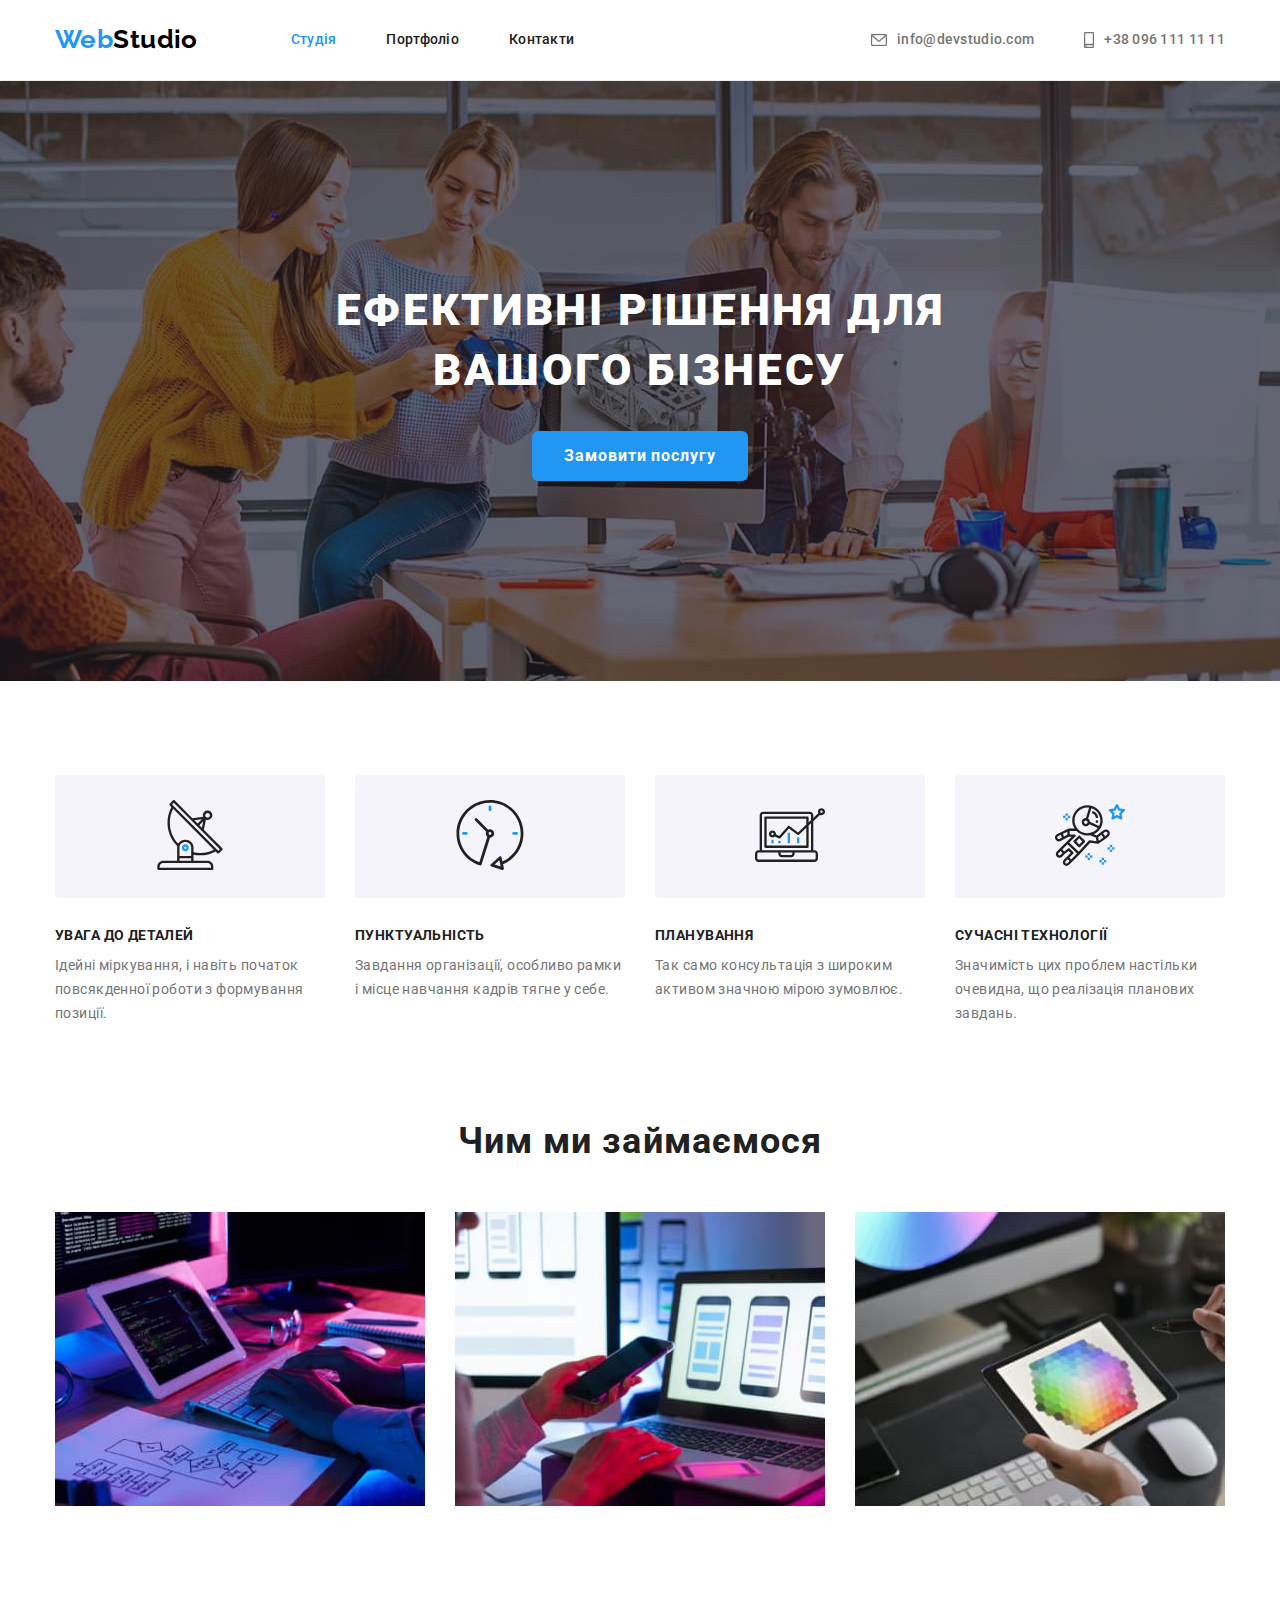
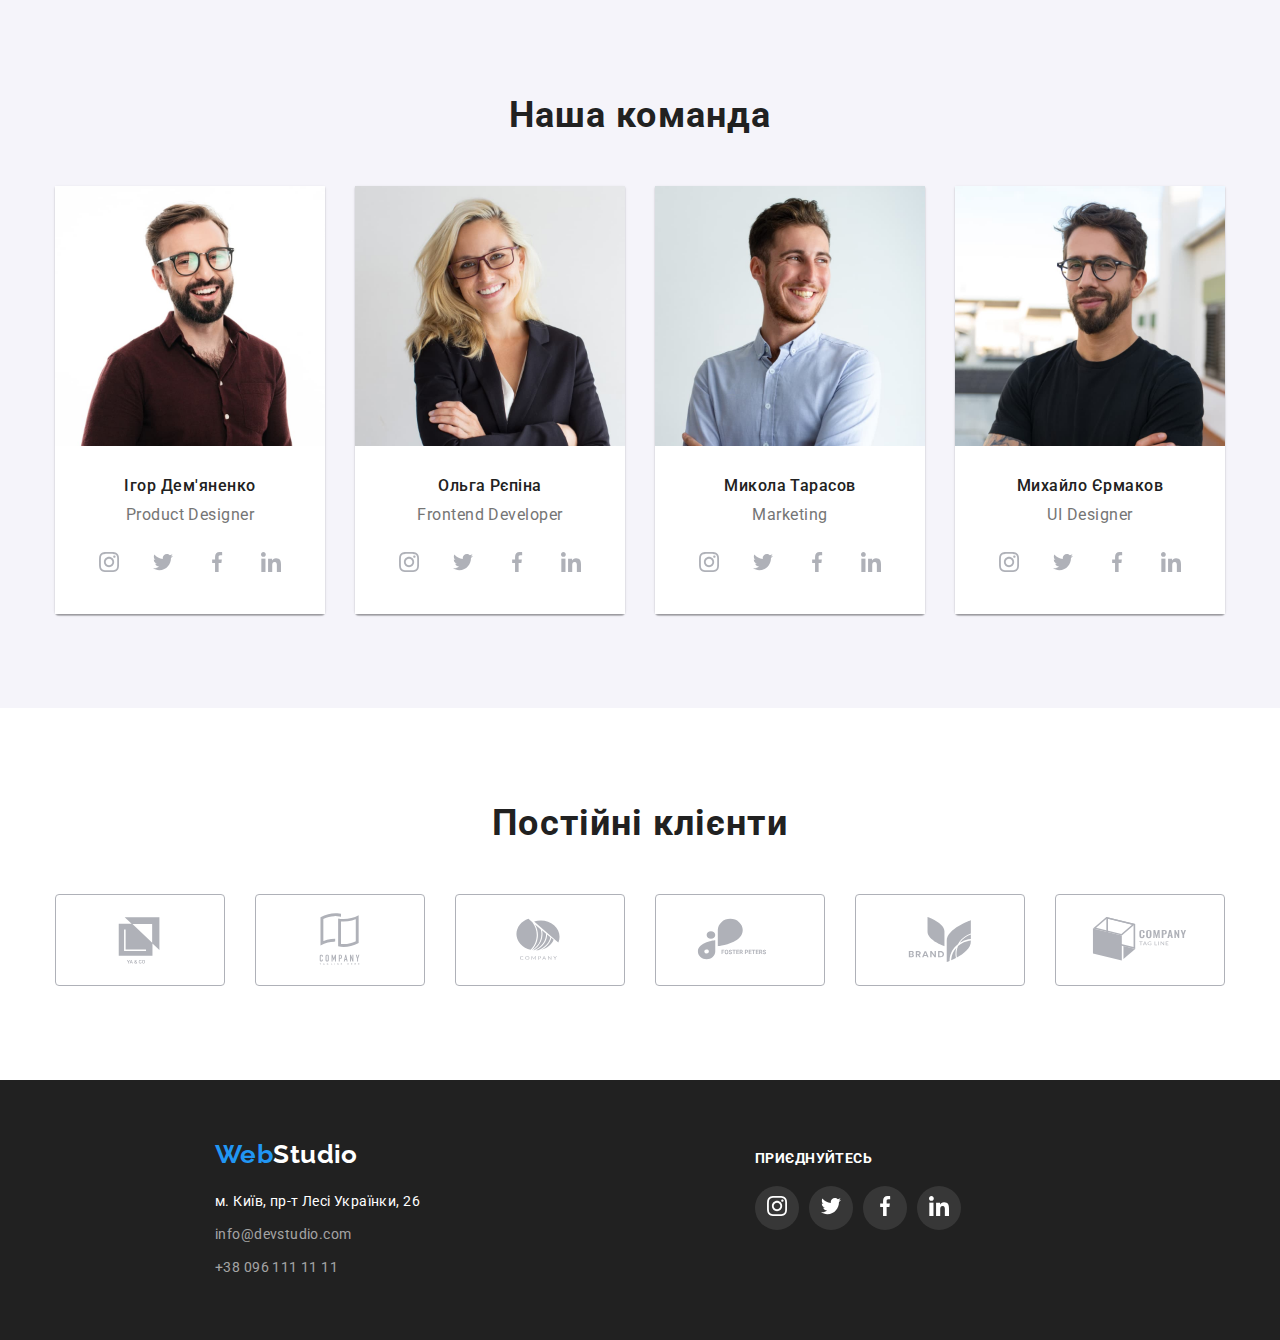
==== commit 26757645: "09.11.2022" ====
--- a/index.html
+++ b/index.html
@@ -297,39 +297,39 @@
                                 <svg class="logo-icon" width="106" height="60">
                                     <use href="./images/icons.svg#icon-company-th"></use>
                                 </svg>
+                            </a>    
                          </li>
                          <li class="item">
                             <a href="" class="logo-customer">
                                 <svg class="logo-icon" width="106" height="60">
                                     <use href="./images/icons.svg#icon-company"></use>
                                 </svg>
+                            </a>
                          </li>
                          <li class="item">
                             <a href="" class="logo-customer">
                                 <svg class="logo-icon" width="106" height="60">
                                     <use href="./images/icons.svg#icon-foster-peters"></use>
                                 </svg>
+                            </a>
                          </li>
                          <li class="item">
                             <a href="" class="logo-customer">
                                 <svg class="logo-icon" width="106" height="60">
                                     <use href="./images/icons.svg#icon-brand"></use>
                                 </svg>
+                            </a>
                          </li>
                          <li class="item">
                             <a href="" class="logo-customer">
                                 <svg class="logo-icon" width="106" height="60">
                                     <use href="./images/icons.svg#icon-company-tl"></use>
                                 </svg>
+                            </a>
                          </li>
                     </ul>
                 </div>
-            </section>
-        
-            
-        
-    
-      
+            </section>  
     </main>
 
     <footer class="page-footer">
--- a/css/styles.css
+++ b/css/styles.css
@@ -379,8 +379,8 @@
 }
 
 .list-customer .item {
-    /* width: 170px;
-    height: 92px; */
+    width: 170px;
+    height: 92px;
     flex-basis: calc((100% - 150px) / 6);
     background-color: var(--primary-white-color);
     border: 1px solid var(--fill-icons);
@@ -393,13 +393,12 @@
 }*/
 
 .list-customer .logo-customer {
-    display: flex;
     width: 100%;
     height: 100%;
-
     
-    /* align-items: center;
-    justify-content: center; */
+    display: flex;
+    align-items: center;
+    justify-content: center; 
 }
 
 .list-customer .logo-icon {
@@ -504,25 +503,14 @@
     padding-left: 200px;
 }
 
-.page-footer .box-footer {
+.page-footer .container {
     display: flex;
     flex-direction: column;
-    /* padding-top: 60px;
-    padding-bottom: 60px;
-    padding-left: 215px;
-    padding-right: 0; */
+;
 } 
 
 .container .logo .footer {
     margin-bottom: 20px;
-}
-
-.container.social-address {
-    /* padding-top: 72px;
-    padding-bottom: 100px;
-    padding-left: 0;
-    padding-right: 0;
-    margin-left: 70px; */
 }
 
 .social-address .go {
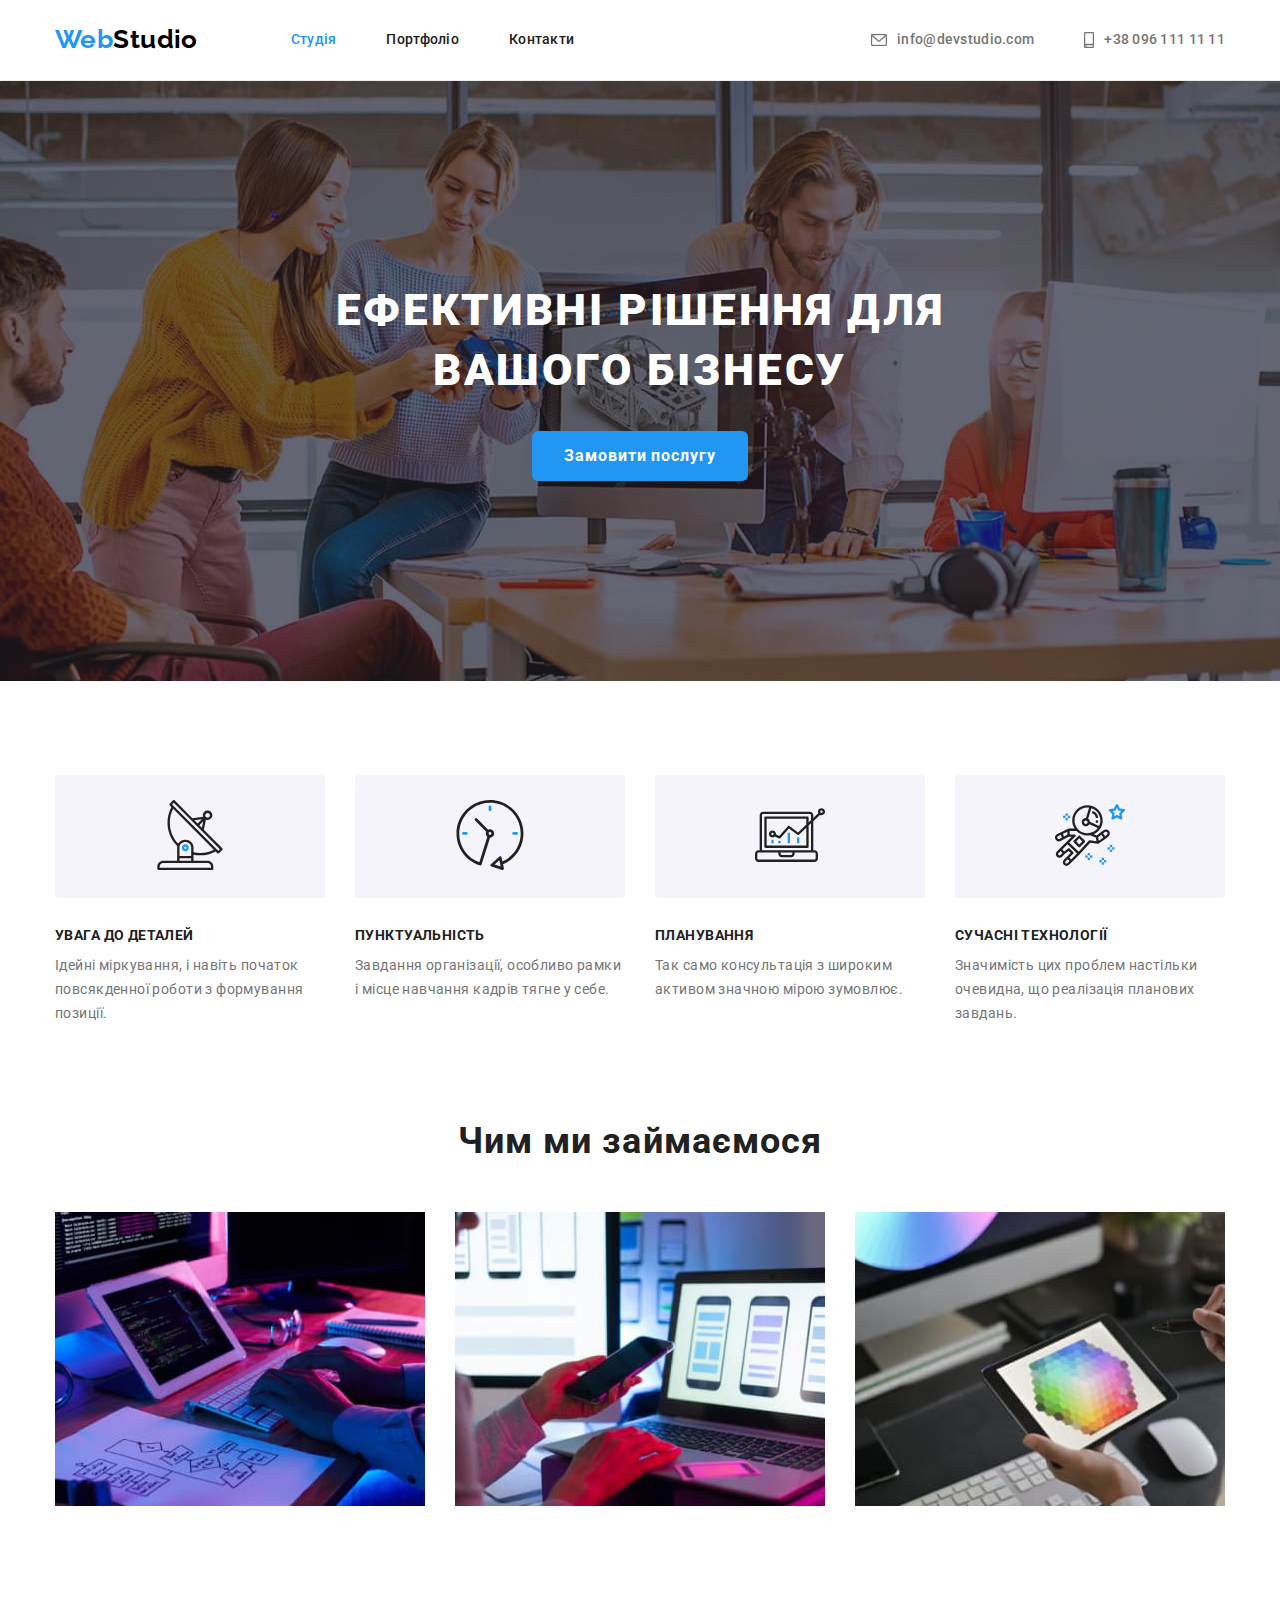
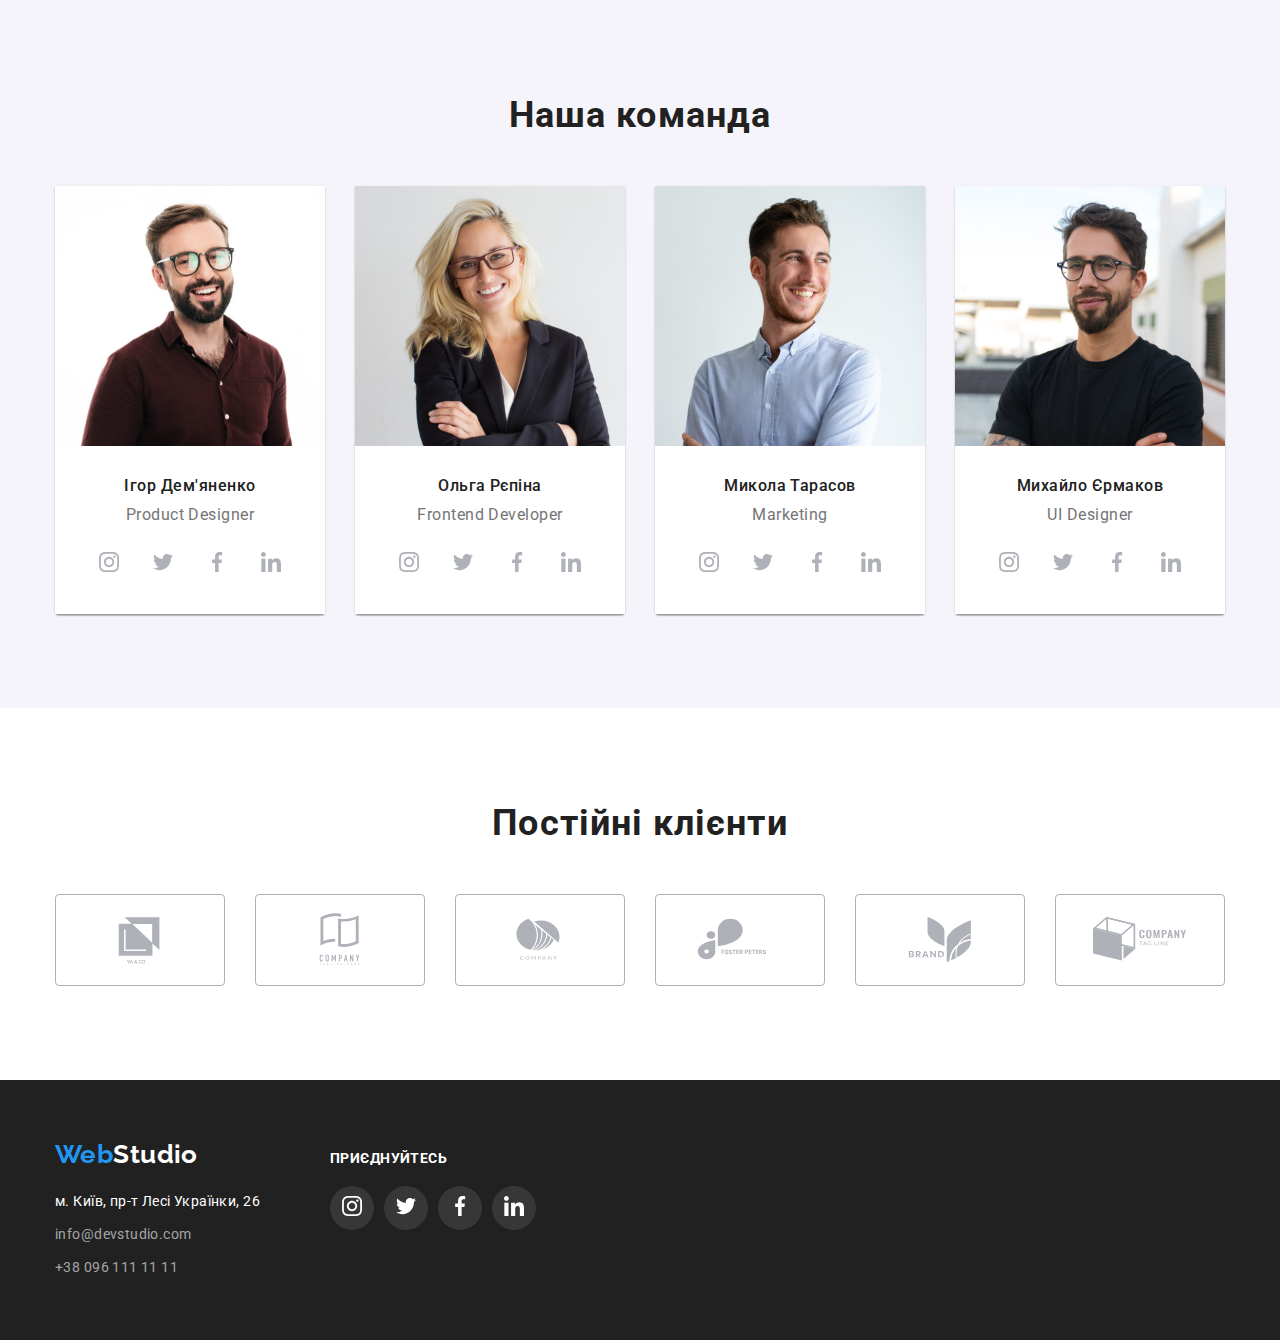
==== commit db486b4a: "home work 4_10.11.2022" ====
--- a/index.html
+++ b/index.html
@@ -333,57 +333,57 @@
     </main>
 
     <footer class="page-footer">
-        <div class="container box-footer">
-            <div>
+        <div class="container">
+            <div class="box-footer">
                 <a href="./index.html" class="logo footer">
                     <span class="logo-first">Web</span>Studio
-                </a>   
-            </div>
+                </a>
            
-            <address>
-                <div>
+                <address>
                     <ul class="basement">
                         <li class="item"><a href="#" class="adress">м. Київ, пр-т Лесі Українки, 26</a></li>
                         <li class="item"><a href="mailto:info@devstudio.com" class="contacts mail">info@devstudio.com</a></li>
                         <li><a href="tel:+380961111111" class="contacts">+38 096 111 11 11</a></li>
                     </ul>  
-                </div> 
-            </address>
+                </address>
+            </div> 
+
+            <div class="social-address">
+                <p class="go">приєднуйтесь</p>
+                <ul class="icon-address">
+                    <li class="list-address">
+                        <a href="" class="icons-footer">
+                            <svg class="social-footer" width="20" height="20">
+                                <use href="./images/icons.svg#icon-instagram"></use>
+                            </svg>
+                        </a>
+                    </li>
+                    <li class="list-address">
+                        <a href="" class="icons-footer">
+                            <svg class="social-footer" width="20" height="20">
+                                <use href="./images/icons.svg#icon-twitter"></use>
+                            </svg>
+                        </a>
+                    </li>
+                    <li class="list-address">
+                        <a href="" class="icons-footer">
+                            <svg class="social-footer" width="20" height="20">
+                                <use href="./images/icons.svg#icon-facebook"></use>
+                            </svg>
+                        </a>
+                    </li>
+                    <li class="list-address">
+                        <a href="" class="icons-footer">
+                            <svg class="social-footer" width="20" height="20">
+                                <use href="./images/icons.svg#icon-linkedin"></use>
+                            </svg>
+                        </a>
+                    </li>
+                </ul>
+            </div>
         </div>
 
-        <div class="container social-address">
-            <p class="go">приєднуйтесь</p>
-            <ul class="icon-address">
-                <li class="list-address">
-                    <a href="" class="icons-footer">
-                        <svg class="social-footer" width="20" height="20">
-                            <use href="./images/icons.svg#icon-instagram"></use>
-                        </svg>
-                    </a>
-                </li>
-                <li class="list-address">
-                    <a href="" class="icons-footer">
-                        <svg class="social-footer" width="20" height="20">
-                            <use href="./images/icons.svg#icon-twitter"></use>
-                        </svg>
-                    </a>
-                </li>
-                <li class="list-address">
-                    <a href="" class="icons-footer">
-                        <svg class="social-footer" width="20" height="20">
-                            <use href="./images/icons.svg#icon-facebook"></use>
-                        </svg>
-                    </a>
-                </li>
-                <li class="list-address">
-                    <a href="" class="icons-footer">
-                        <svg class="social-footer" width="20" height="20">
-                            <use href="./images/icons.svg#icon-linkedin"></use>
-                        </svg>
-                    </a>
-                </li>
-            </ul>
-        </div>
+        
        
     </footer>
 </body>
--- a/css/styles.css
+++ b/css/styles.css
@@ -174,6 +174,7 @@
     max-width: 1600px;
     padding-top: 200px;
     padding-bottom: 200px;
+    margin: 0 auto;
  
     background-color: var(--primary-text-color);
     text-align: center;
@@ -495,18 +496,23 @@
 }
 
 .page-footer {
-    display: flex;
+    /* display: flex;
     align-items: baseline;
-    justify-content:center;
+    justify-content:center; */
     padding-top: 60px;
     padding-bottom: 60px;
-    padding-left: 200px;
 }
 
 .page-footer .container {
     display: flex;
+    align-items: baseline;
+    /* justify-content:center; */
+}
+
+.page-footer .box-footer {
+    display: flex;
     flex-direction: column;
-;
+    margin-right: 70px;
 } 
 
 .container .logo .footer {
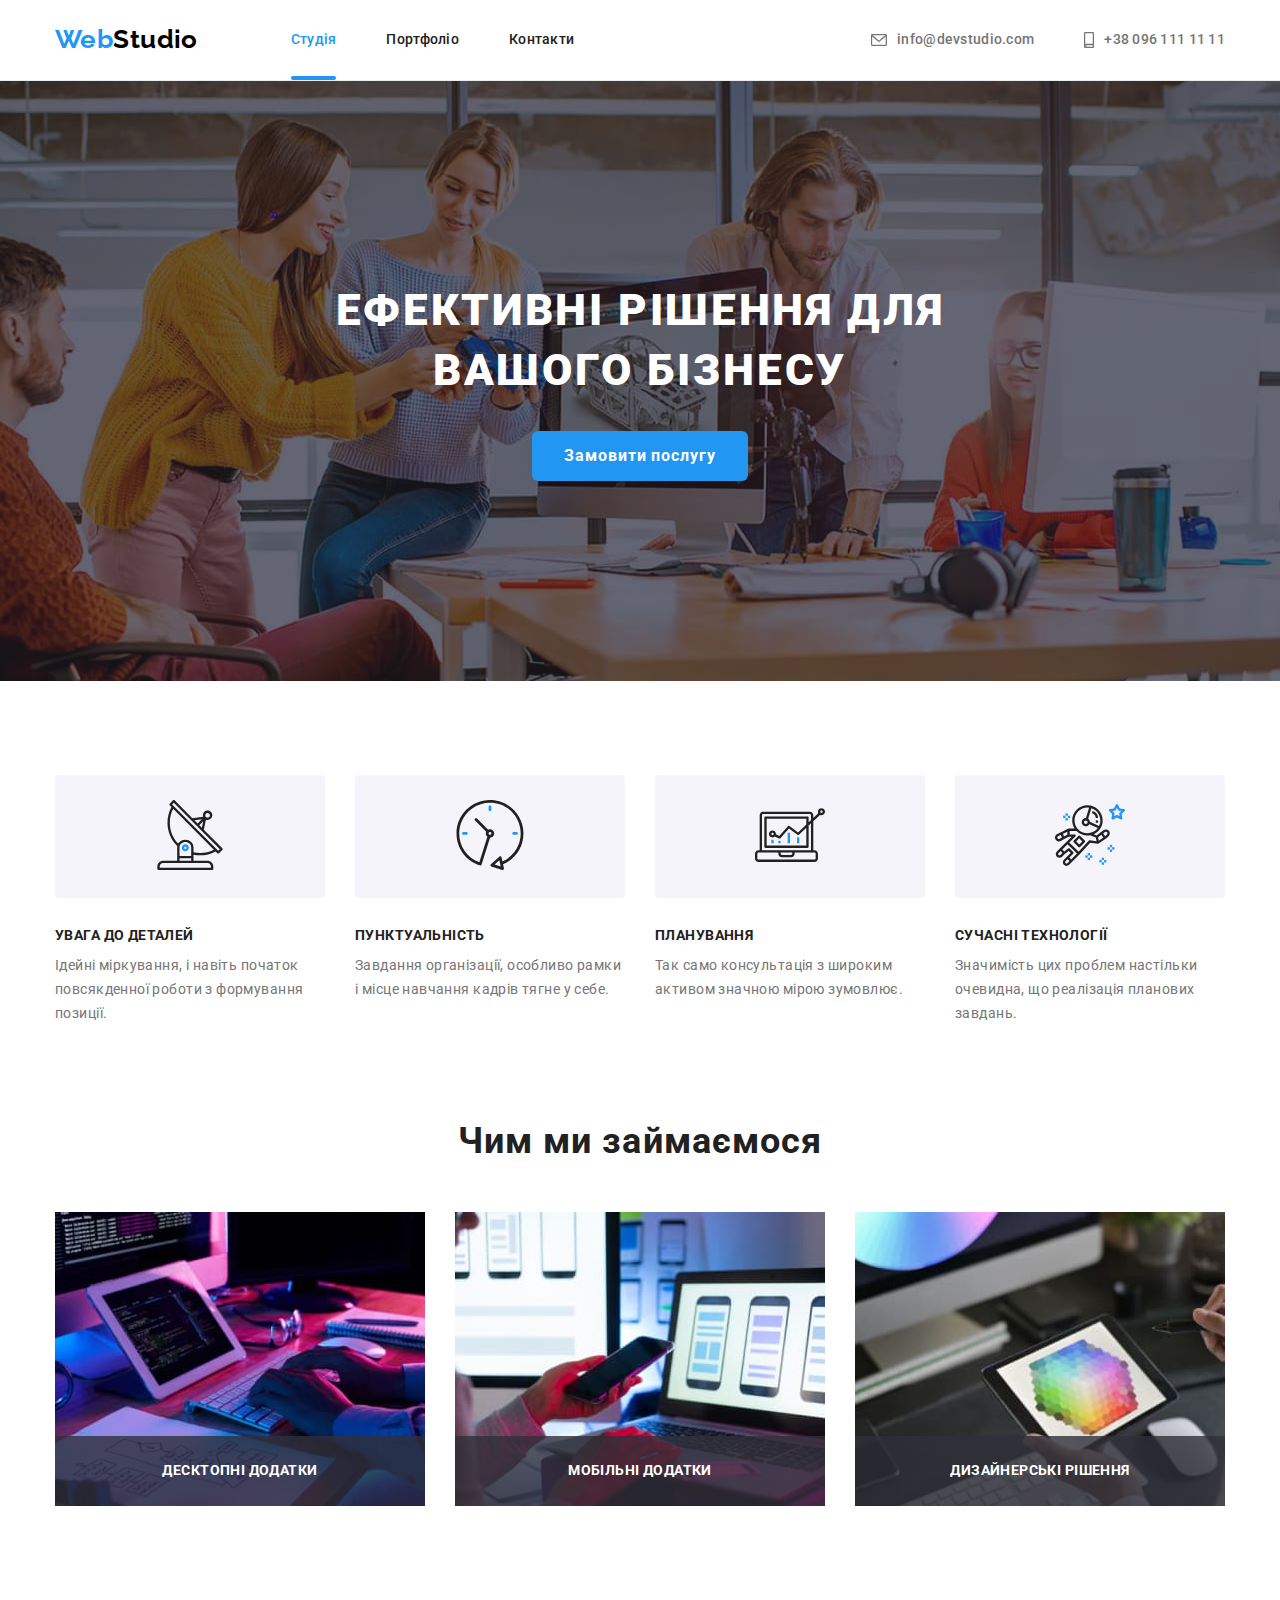
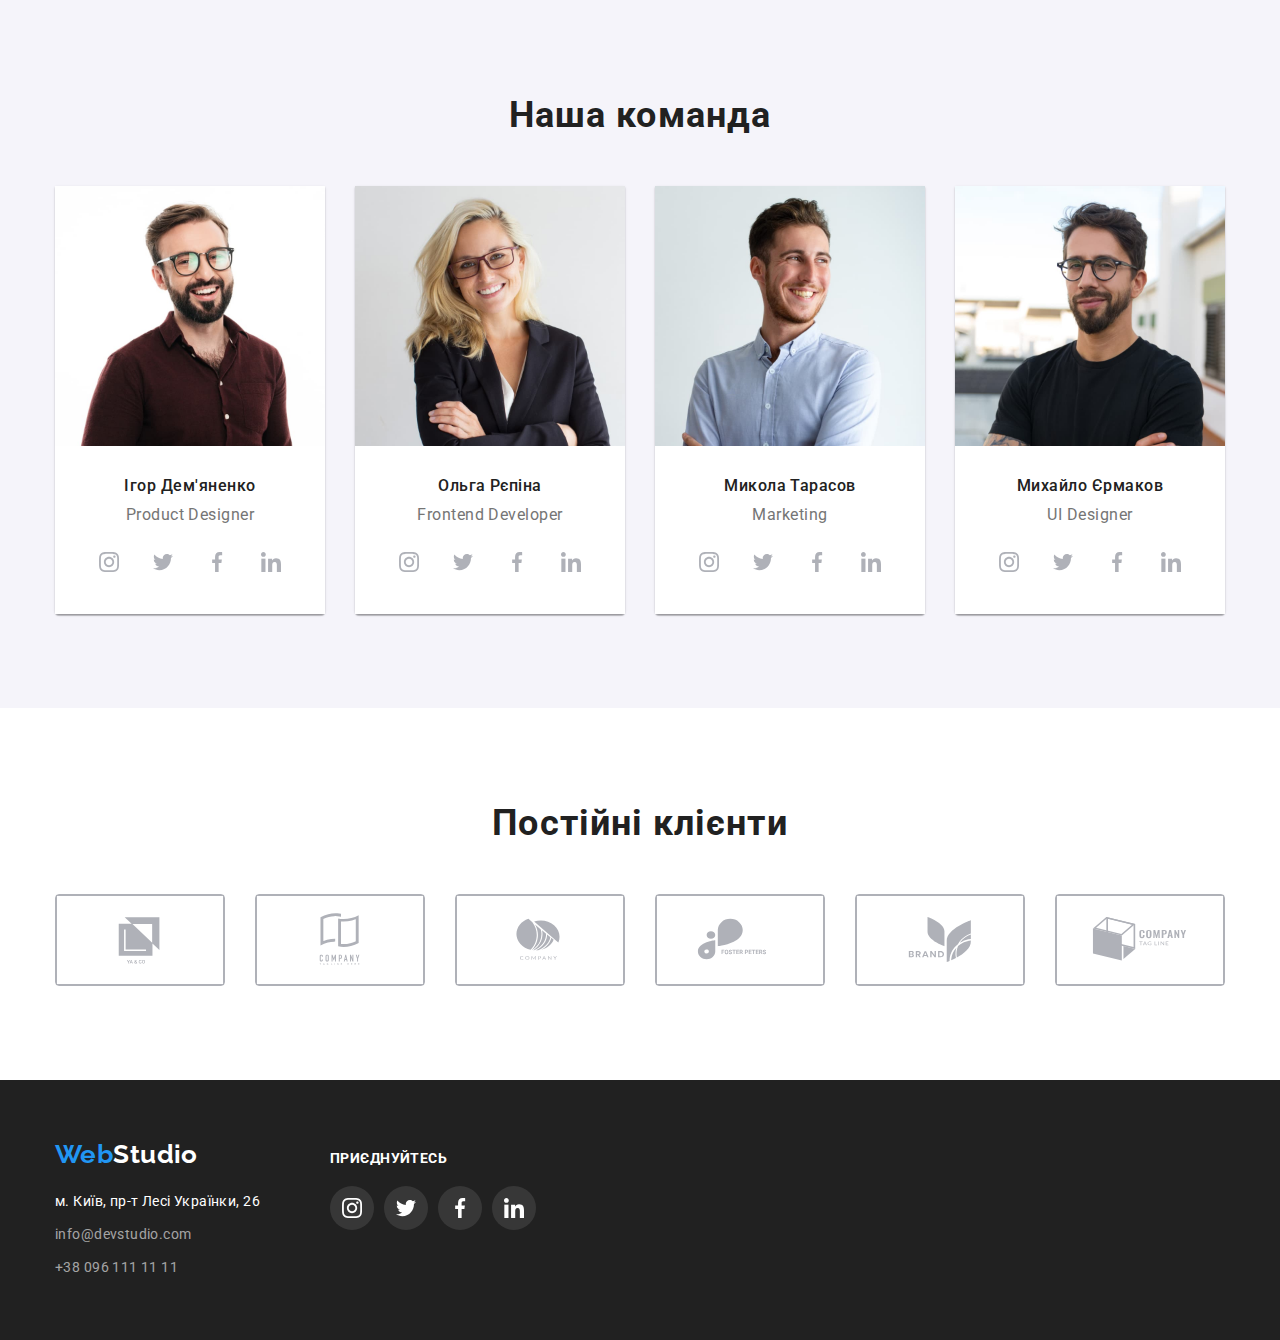
==== commit fd56e440: "home work 5" ====
--- a/index.html
+++ b/index.html
@@ -50,7 +50,7 @@
             <section class="section-title section">
                 <div class="container">
                     <h1 class="hero">Ефективні рішення для<br> вашого бізнесу</h1>
-                    <button type="button" class="button studio">
+                    <button data-modal-open type="button" class="button studio">
                     Замовити послугу
                     </button>
                 </div>
@@ -110,12 +110,15 @@
                     <ul class="images">
                         <li class="item">
                             <img src="./images/box1.jpg" alt="Жіночі_руки_на_клавіатурі_працюють_на_ПК" width="370">
+                            <div class="work-deskription">Десктопні додатки</div>
                         </li>
                         <li class="item">
                             <img src="./images/box2.jpg" alt="Жіночі_руки_з_мобільним_телефоном_та_ноутбуком" width="370">
+                            <div class="work-deskription">Мобільні додатки</div>
                         </li>
                         <li class="item">
                             <img src="./images/box3.jpg" alt="Жіночі_руки_з_планшетом" width="370">
+                            <div class="work-deskription">Дизайнерські рішення</div>
                         </li>
                     </ul>    
                 </div>
@@ -386,5 +389,15 @@
         
        
     </footer>
+    <div class="backdrop is-hidden" data-modal>
+        <div class="modal">
+            <button class="close-sign" data-modal-close>
+                <svg class="icon-close" width="18" height="18">
+                    <use href="./images/icons.svg#icon-close"></use>
+                </svg>
+            </button>
+        </div>
+    </div>
+    <script src="./js/modal.js"></script>
 </body>
 </html>--- a/css/styles.css
+++ b/css/styles.css
@@ -7,6 +7,7 @@
     --background-color:#F5F4FA;
     --border-color:#EEEEEE;
     --fill-icons: #AFB1B8;
+    --timing-fuction: cubic-bezier(0.4, 0, 0.2, 1);
 }
 
 body {
@@ -110,6 +111,11 @@
     line-height: 1.14;
     letter-spacing: 0.02em;
     text-decoration: none;
+
+    transition-property: color;
+    transition-duration: 250ms;
+    transition-timing-function: var(--timing-fuction);
+
 }
 .site-nav .link:hover,
 .site-nav .link:focus {
@@ -117,6 +123,21 @@
 }
 .site-nav .link.current {
     color: var(--accent-color);
+    position: relative;
+}
+
+.site-nav .link.current::after {
+    content: " ";
+    position: absolute;
+    left: 0;
+    bottom: 0;
+    background-color: var(--accent-color);
+
+    display: block;
+    width: 100%;
+    height: 4px;
+    border-radius: 2px;
+   
 }
 
 /* Auth-nav */
@@ -141,12 +162,20 @@
 
     display: flex;
     align-items: center;
+
+    transition-property: color;
+    transition-duration: 250ms;
+    transition-timing-function: var(--timing-fuction);
 }
 
 .auth-nav .link .icon {
     margin-right: 10px;
     fill: none;
     stroke: currentColor;
+
+    transition-property: color;
+    transition-duration: 250ms;
+    transition-timing-function: var(--timing-fuction);
 }
 
 .auth-nav .link:hover,
@@ -187,7 +216,7 @@
         rgba(47, 48, 58, 0.4)),
     url(../images/hero\ bg.jpg); 
     
-    /* background-repeat: no-repeat; */
+    
     background-position: center;
     background-size: cover;
     
@@ -253,11 +282,31 @@
     letter-spacing: 0.03em;
     margin-bottom: 50px;
 }
-
-
 .images {
     display: flex;
     justify-content: space-between;
+}
+
+.images .item {
+    position: relative;
+}
+
+.images .work-deskription {
+    font-weight: 700;
+    font-size: 14px;
+    line-height: 1.14;
+    text-align: center;
+    letter-spacing: 0.03em;
+    text-transform: uppercase;
+    width: 370px;
+    height: 70px;
+    padding-top: 27px;
+
+    color: var(--primary-white-color);
+    background-color: rgba(47, 48, 58, 0.8);
+    position: absolute;
+    bottom: 0;
+
 }
 
 /* Наша команда */
@@ -342,16 +391,20 @@
 .list-job .social-link {
     width: 100%;
     height: 100%;
+    border-radius: 50%;
     display: flex;
     align-items: center;
     justify-content: center;
     color:var(--fill-icons);
+
+    transition-property: background-color;
+    transition-duration: 250ms;
+    transition-timing-function: var(--timing-fuction);
 }
 
 .list-job .social-link:hover, 
 .list-job .social-link:focus {
-    background-color: #2196F3;
-    border-radius: 50%;
+    background-color: var(--accent-color);
 }
 
 .list-job .social-icon {
@@ -386,33 +439,39 @@
     background-color: var(--primary-white-color);
     border: 1px solid var(--fill-icons);
     border-radius: 4px;
-    /* margin-right: 30px; */
+
+    transition-property: border;
+    transition-duration: 250ms;
+    transition-timing-function: var(--timing-fuction);
     }
-
-/* .list-customer .item:last-child {
-    margin-right: 0; 
-}*/
 
 .list-customer .logo-customer {
     width: 100%;
     height: 100%;
+    color: var(--fill-icons);
+    border: 1px solid var(--fill-icons);
     
     display: flex;
     align-items: center;
     justify-content: center; 
+
+    transition-property: color;
+    transition-duration: 250ms;
+    transition-timing-function: var(--timing-fuction);
 }
 
 .list-customer .logo-icon {
-    /* padding: 16px 32px; */
-    fill: var(--fill-icons)
-}
-
-.list-customer .item:hover {
+    fill: currentColor;
+}
+
+.list-customer .item:hover,
+.list-customer .item:focus {
     border: 1px solid var(--accent-color);
 }
 
-.list-customer .item .logo-icon:hover {
-    fill: var(--accent-color);
+.list-customer .logo-customer:hover, 
+.list-customer .logo-customer:focus {
+    color: var(--accent-color);
 }
 
 
@@ -437,6 +496,56 @@
     border: none;
 }
 
+.backdrop {
+    position: fixed;
+    top: 0;
+    left: 0;
+    width: 100%;
+    height: 100%;
+    background-color: rgba(0, 0, 0, 0.2);
+
+    opacity: 1;
+    transition: opacity 250ms visibility 250ms var(--timing-fuction);
+}
+
+.backdrop.is-hidden {
+    opacity: 0;
+    pointer-events: none;
+    visibility: none;
+}
+
+.backdrop.is-hidden .modal {
+    transform: scale(0.9);
+}
+
+.modal {
+    position: absolute;
+    top: 50%;
+    left: 50%;
+    min-width: 528px;
+    min-height: 581px;
+    border-radius: 4px;
+    background-color: rgba(255, 255, 255, 1);
+
+    transform: translate(-50%, -50%) scale(1);
+    transition: transform 250ms var(--timing-fuction);
+}
+
+.modal .close-sign {
+    position: absolute;
+    display: flex;
+    justify-content: center;
+    cursor: pointer;
+    align-items: center;
+    top: 8px;
+    right: 8px;
+    width: 30px;
+    height: 30px;
+    border: 1px solid #ECECEC;
+    border-radius: 50%;
+    background-color: var(--primary-white-color);
+} 
+
 
 /* Footer */
 footer {
@@ -465,27 +574,11 @@
     line-height: 1.71;
     letter-spacing: 0.03em;
     text-decoration: none;
-}
-
-.contacts.mail {
-    margin-bottom: 9px;
-}
-
-.basement .adress:hover{
-    color: var(--accent-color);
-}
-
-.basement .adress:focus {
-    color: var(--accent-color);
-}
-
-.basement .contacts:hover {
-    color: var(--accent-color);
-}
-.basement .contacts:focus {
-    color: var(--accent-color);
-}
-
+
+    transition-property: color;
+    transition-duration: 250ms;
+    transition-timing-function: var(--timing-fuction);
+}
 
 .contacts {
     color: rgba(255, 255, 255, 0.6);
@@ -493,12 +586,29 @@
     line-height: 1.71;
     letter-spacing: 0.03em;
     text-decoration: none;
-}
+
+    transition-property: color;
+    transition-duration: 250ms;
+    transition-timing-function: var(--timing-fuction);
+}
+
+.contacts.mail {
+    margin-bottom: 9px;
+}
+
+.basement .adress:hover,
+.basement .adress:focus {
+    color: var(--accent-color);
+}
+
+.basement .contacts:hover,
+.basement .contacts:focus {
+    color: var(--accent-color);
+}
+
+
 
 .page-footer {
-    /* display: flex;
-    align-items: baseline;
-    justify-content:center; */
     padding-top: 60px;
     padding-bottom: 60px;
 }
@@ -506,7 +616,7 @@
 .page-footer .container {
     display: flex;
     align-items: baseline;
-    /* justify-content:center; */
+
 }
 
 .page-footer .box-footer {
@@ -536,16 +646,37 @@
 }
 
 .icon-address .list-address {
-    display: flex;
-    align-items: center;
-    justify-content: center;
-
     width: 44px;
     height: 44px;
     border-radius: 50%;
     background-color: rgba(255, 255, 255, 0.1);
 
     margin-right: 10px;
+
+    transition-property: background-color;
+    transition-duration: 250ms;
+    transition-timing-function: var(--timing-fuction);
+}
+.icon-address .list-address:last-child {
+    margin-right: 0;
+}
+
+.icon-address .icons-footer {
+    width: 100%;
+    height: 100%;
+    display: flex;
+    align-items: center;
+    justify-content: center;
+    border-radius: 50%;
+    color: var(--primary-white-color);
+
+    transition-property: background-color;
+    transition-duration: 250ms;
+    transition-timing-function: var(--timing-fuction);
+}
+
+.list-address .social-footer {
+    fill:var(--primary-white-color);
 }
 
 .icon-address .list-address:hover,
@@ -553,14 +684,13 @@
     background-color: var(--accent-color);
 }
 
-
-.icon-address .list-address:last-child {
-    margin-right: 0;
-}
-
-.list-address .social-footer {
-    fill:var(--primary-white-color);
-}
+.icon-address .icons-footer:focus {
+    background-color: var(--accent-color);
+}
+
+
+
+
 
 /* Portfolio */
 
@@ -586,7 +716,12 @@
     font-size: 16px;
     line-height: 1.63;
     letter-spacing: 0.03em;
-}
+
+    transition-property: color, background-color, box-shadow;
+    transition-duration: 250ms;
+    transition-timing-function: var(--timing-fuction);
+}
+
 .filter:hover,
 .filter:focus {
     color: var(--primary-white-color);
@@ -655,9 +790,46 @@
 }
 .page-link .link {
     display: block;
+
+    transition-property: box-shadow;
+    transition-duration: 250ms;
+    transition-timing-function: var(--timing-fuction);
 }
 
 .page-link .link:hover,
 .page-link .link:focus {
    box-shadow: 0 4px 4px 0 rgba(0, 0, 0, 0.25); 
-} +} 
+
+.wrapper {
+    position: relative;
+    overflow: hidden
+}
+
+
+.text {
+    font-size: 18px;
+    line-height: 1.56;
+    letter-spacing: 0.03em;
+    text-shadow: 0px 4px 4px rgba(0, 0, 0, 0.25);
+
+    color: var(--primary-white-color);
+    background-color: rgba(33, 150, 243, 0.9);
+   
+    position: absolute;
+    width: 100%;
+    height: 100%;
+    top:0;
+    left:0;
+    padding: 63px 24px;
+   
+    transform: translateY(100%);
+    opacity: 0;
+    transition: transform 250ms cubic-bezier(0.4, 0, 0.2, 1), 
+    opacity 250ms cubic-bezier(0.4, 0, 0.2, 1); 
+}
+
+.page-link .item:hover .text {
+    transform: translateY(0);
+    opacity: 1;
+}
